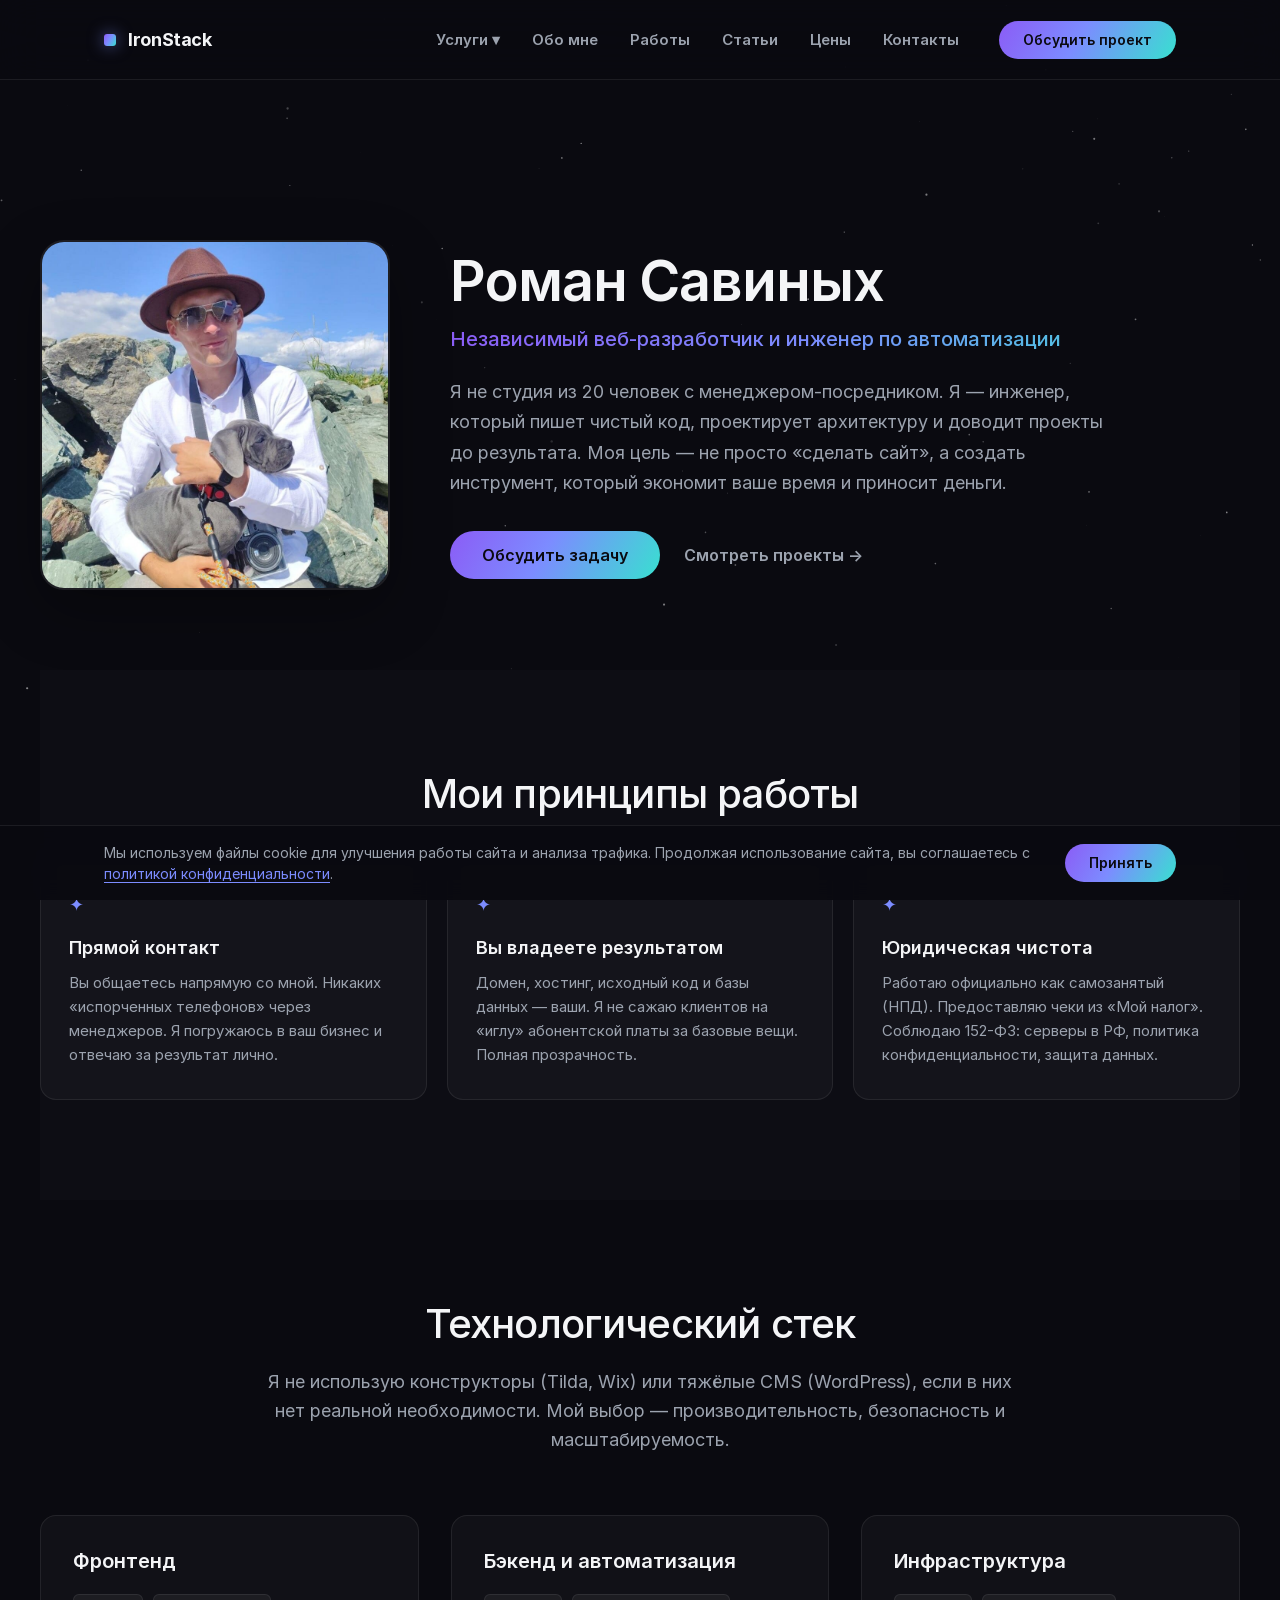
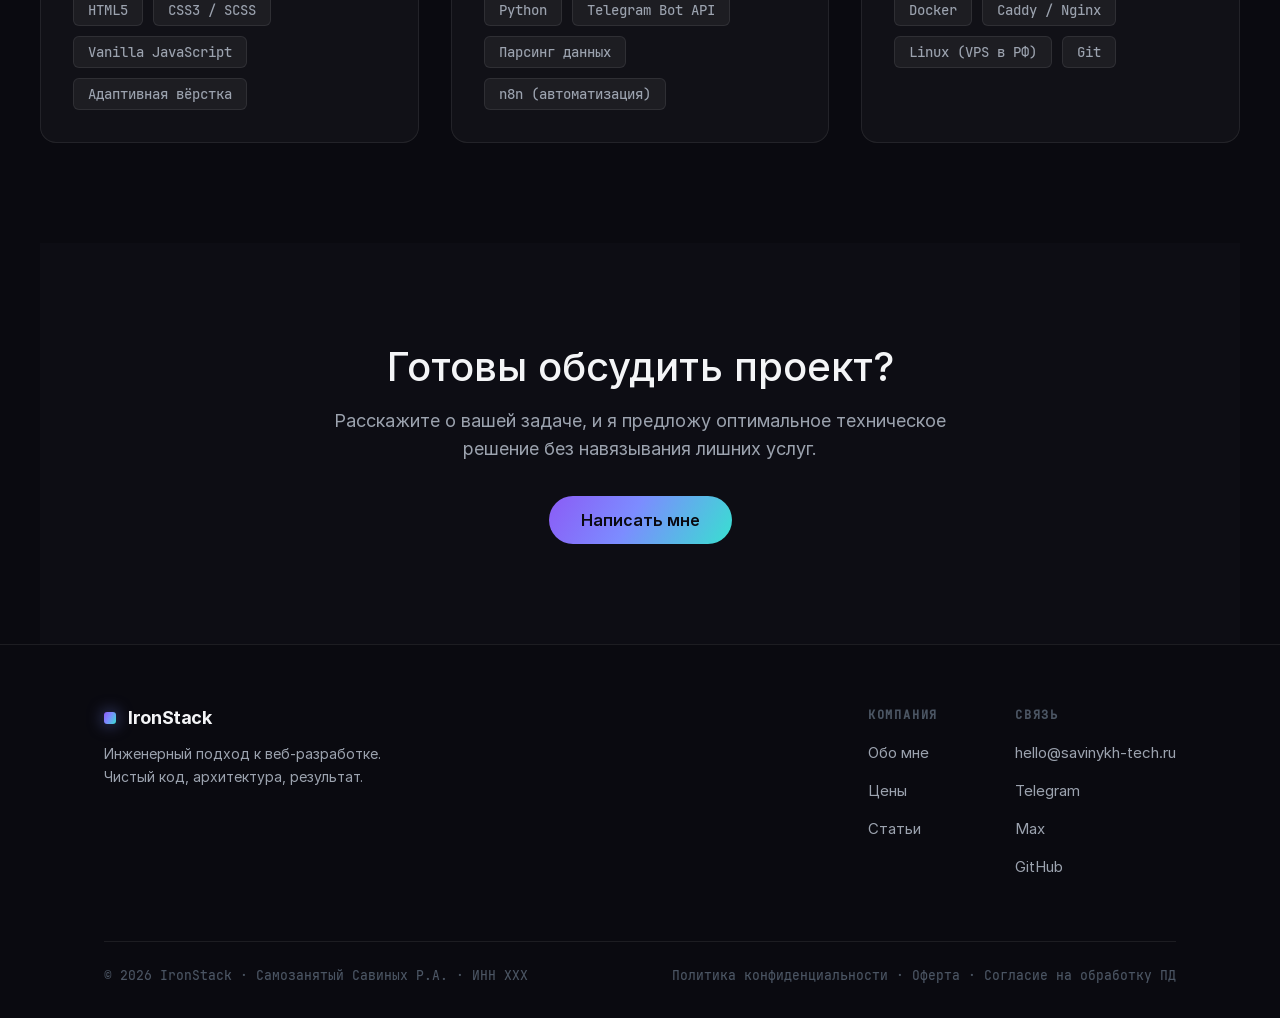
==== about.html @ 238d2b64 "сделали страницу цены" ====
<!doctype html>
<html lang="ru">
  <head>
    <meta charset="UTF-8" />
    <meta name="viewport" content="width=device-width, initial-scale=1" />
    <title>Обо мне — Роман Савиных | Независимый веб-разработчик</title>
    <meta
      name="description"
      content="Роман Савиных — независимый веб-разработчик с Сахалина. Создаю сайты на чистом коде и автоматизирую бизнес-процессы. Без конструкторов и посредников."
    />
    <meta name="theme-color" content="#0A0A10" />

    <!-- Open Graph -->
    <meta property="og:type" content="profile" />
    <meta property="og:url" content="https://savinykh-tech.ru/about.html" />
    <meta
      property="og:title"
      content="Роман Савиных — Независимый веб-разработчик"
    />
    <meta
      property="og:description"
      content="Инженерный подход к веб-разработке. Чистый код, архитектура, результат."
    />
    <meta property="og:image" content="https://savinykh-tech.ru/og.jpg" />
    <meta property="og:site_name" content="IronStack" />

    <!-- Schema.org: Person -->
    <script type="application/ld+json">
      {
        "@context": "https://schema.org",
        "@type": "Person",
        "name": "Савиных Роман Александрович",
        "jobTitle": "Независимый веб-разработчик",
        "url": "https://savinykh-tech.ru",
        "telephone": "+79147436868",
        "email": "hello@savinykh-tech.ru",
        "address": {
          "@type": "PostalAddress",
          "addressLocality": "Южно-Сахалинск",
          "addressCountry": "RU"
        },
        "knowsAbout": [
          "Web Development",
          "Automation",
          "Python",
          "JavaScript",
          "Docker"
        ]
      }
    </script>

    <link rel="icon" type="image/svg+xml" href="favicon.svg" />
    <link rel="stylesheet" href="css/variables.css" />
    <link rel="stylesheet" href="css/reset.css" />
    <link rel="stylesheet" href="css/base.css" />
    <link rel="stylesheet" href="css/header.css" />
    <link rel="stylesheet" href="css/footer.css" />
    <link rel="stylesheet" href="css/cosmos.css" />
    <link rel="stylesheet" href="css/home.css" />
    <!-- Общие компоненты -->
    <link rel="stylesheet" href="css/about.css" />

    <!-- Уникальные стили страницы -->
  </head>
  <body>
    <canvas id="cosmos-canvas" aria-hidden="true"></canvas>

    <header class="header">
      <div class="container header__inner">
        <a href="/" class="header__logo">
          <span class="header__logo-icon"></span>
          IronStack
        </a>
        <nav class="header__nav">
          <ul class="header__list">
            <li class="header__dropdown">
              <a href="#" class="header__link">Услуги ▾</a>
              <ul class="header__dropdown-menu">
                <li>
                  <a href="web-dev.html" class="header__dropdown-link"
                    >Сайты под ключ</a
                  >
                </li>
                <li>
                  <a href="automation.html" class="header__dropdown-link"
                    >Автоматизация бизнеса</a
                  >
                </li>
              </ul>
            </li>
            <li>
              <a href="about.html" class="header__link header__link--active"
                >Обо мне</a
              >
            </li>
            <li><a href="/#works" class="header__link">Работы</a></li>
            <li><a href="journal.html" class="header__link">Статьи</a></li>
            <li><a href="pricing.html" class="header__link">Цены</a></li>
            <li><a href="/#contact" class="header__link">Контакты</a></li>
          </ul>
          <a href="/#contact" class="header__cta">Обсудить проект</a>
        </nav>
      </div>
    </header>

    <main class="about-page">
      <!-- Hero About -->
      <section class="container about-hero">
        <div class="about-hero__grid">
          <div class="about-hero__photo">
            <img src="images/about.jpg" alt="Роман Савиных — веб-разработчик" />
          </div>
          <div class="about-hero__content">
            <h1>Роман Савиных</h1>
            <p class="about-hero__role">
              Независимый веб-разработчик и инженер по автоматизации
            </p>
            <p class="about-hero__text">
              Я не студия из 20 человек с менеджером-посредником. Я — инженер,
              который пишет чистый код, проектирует архитектуру и доводит
              проекты до результата. Моя цель — не просто «сделать сайт», а
              создать инструмент, который экономит ваше время и приносит деньги.
            </p>
            <div class="about-hero__actions">
              <a href="/#contact" class="hero__cta">Обсудить задачу</a>
              <a href="/#works" class="about-hero__link">Смотреть проекты →</a>
            </div>
          </div>
        </div>
      </section>

      <!-- Principles -->
      <section class="container about-section section--alt">
        <h2 class="about-section__title">Мои принципы работы</h2>
        <div class="focus-grid about-principles">
          <article class="focus-card">
            <span class="focus-card__icon">✦</span>
            <h3>Прямой контакт</h3>
            <p>
              Вы общаетесь напрямую со мной. Никаких «испорченных телефонов»
              через менеджеров. Я погружаюсь в ваш бизнес и отвечаю за результат
              лично.
            </p>
          </article>
          <article class="focus-card">
            <span class="focus-card__icon">✦</span>
            <h3>Вы владеете результатом</h3>
            <p>
              Домен, хостинг, исходный код и базы данных — ваши. Я не сажаю
              клиентов на «иглу» абонентской платы за базовые вещи. Полная
              прозрачность.
            </p>
          </article>
          <article class="focus-card">
            <span class="focus-card__icon">✦</span>
            <h3>Юридическая чистота</h3>
            <p>
              Работаю официально как самозанятый (НПД). Предоставляю чеки из
              «Мой налог». Соблюдаю 152-ФЗ: серверы в РФ, политика
              конфиденциальности, защита данных.
            </p>
          </article>
        </div>
      </section>

      <!-- Stack -->
      <section class="container about-section">
        <h2 class="about-section__title">Технологический стек</h2>
        <p class="about-section__subtitle">
          Я не использую конструкторы (Tilda, Wix) или тяжёлые CMS (WordPress),
          если в них нет реальной необходимости. Мой выбор — производительность,
          безопасность и масштабируемость.
        </p>
        <div class="stack-grid">
          <div class="stack-category">
            <h3>Фронтенд</h3>
            <div class="stack-tags">
              <span>HTML5</span><span>CSS3 / SCSS</span
              ><span>Vanilla JavaScript</span><span>Адаптивная вёрстка</span>
            </div>
          </div>
          <div class="stack-category">
            <h3>Бэкенд и автоматизация</h3>
            <div class="stack-tags">
              <span>Python</span><span>Telegram Bot API</span
              ><span>Парсинг данных</span><span>n8n (автоматизация)</span>
            </div>
          </div>
          <div class="stack-category">
            <h3>Инфраструктура</h3>
            <div class="stack-tags">
              <span>Docker</span><span>Caddy / Nginx</span
              ><span>Linux (VPS в РФ)</span><span>Git</span>
            </div>
          </div>
        </div>
      </section>

      <!-- CTA -->
      <section class="container about-cta section--alt">
        <h2>Готовы обсудить проект?</h2>
        <p>
          Расскажите о вашей задаче, и я предложу оптимальное техническое
          решение без навязывания лишних услуг.
        </p>
        <a href="/#contact" class="hero__cta">Написать мне</a>
      </section>
    </main>

    <footer class="footer">
      <div class="container">
        <div class="footer__grid">
          <div class="footer__brand">
            <div class="header__logo">
              <span class="header__logo-icon"></span>
              IronStack
            </div>
            <p>
              Инженерный подход к веб-разработке. Чистый код, архитектура,
              результат.
            </p>
          </div>
          <div class="footer__cols">
            <div class="footer__col">
              <h4>Компания</h4>
              <a href="about.html">Обо мне</a>
              <a href="pricing.html">Цены</a>
              <a href="journal.html">Статьи</a>
            </div>
            <div class="footer__col">
              <h4>Связь</h4>
              <a href="mailto:hello@savinykh-tech.ru">hello@savinykh-tech.ru</a>
              <a href="https://t.me/your_telegram_username" target="_blank"
                >Telegram</a
              >
              <a href="https://web.max.ru/your_max_username" target="_blank"
                >Max</a
              >
              <a href="https://github.com/your_github" target="_blank"
                >GitHub</a
              >
            </div>
          </div>
        </div>
        <div class="footer__bottom">
          <span>© 2026 IronStack · Самозанятый Савиных Р.А. · ИНН XXX</span>
          <span>
            <a href="privacy-policy.html">Политика конфиденциальности</a> ·
            <a href="oferta.html">Оферта</a> ·
            <a href="pd-consent.html">Согласие на обработку ПД</a>
          </span>
        </div>
      </div>
    </footer>

    <script src="js/cosmos.js" defer></script>
    <script src="js/cookie-banner.js" defer></script>
    <script src="js/main.js" defer></script>
  </body>
</html>
---- css/variables.css ----
:root {
    /* Шрифты */
    --font-sans: 'Inter', -apple-system, BlinkMacSystemFont, 'Segoe UI', sans-serif;
    --font-mono: 'JetBrains Mono', ui-monospace, SFMono-Regular, monospace;

    /* Цвета: глубокий графитовый/синий (премиум минимализм) */
    --bg-base: #0A0A10;
    --bg-card: rgba(255, 255, 255, 0.03);
    --bg-card-hover: rgba(255, 255, 255, 0.06);

    --text-primary: #F4F5F7;
    --text-secondary: #9CA3AF;
    --text-dim: #4B5563;

    --border-color: rgba(255, 255, 255, 0.08);

    /* Акценты */
    --accent-1: #8B5CF6;
    --accent-2: #7C8CFF;
    --accent-3: #38E0D0;
    --gradient-main: linear-gradient(120deg, var(--accent-1) 0%, var(--accent-2) 45%, var(--accent-3) 100%);

    /* Размеры */
    --container-width: 1200px;
    --header-height: 80px;
    --radius-sm: 8px;
    --radius-md: 16px;
    --radius-lg: 24px;


    /* ... существующие переменные ... */
    --bg-section-alt: #0D0D14;
    /* Чуть светлее основного фона */

}
---- css/base.css ----
@font-face {
    font-family: 'Inter';
    font-style: normal;
    font-weight: 400;
    font-display: swap;
    src: url('../fonts/Inter-Regular.woff2') format('woff2');
}

@font-face {
    font-family: 'Inter';
    font-style: normal;
    font-weight: 500;
    font-display: swap;
    src: url('../fonts/Inter-Medium.woff2') format('woff2');
}

@font-face {
    font-family: 'Inter';
    font-style: normal;
    font-weight: 600;
    font-display: swap;
    src: url('../fonts/Inter-SemiBold.woff2') format('woff2');
}

@font-face {
    font-family: 'Inter';
    font-style: normal;
    font-weight: 700;
    font-display: swap;
    src: url('../fonts/Inter-Bold.woff2') format('woff2');
}

@font-face {
    font-family: 'JetBrains Mono';
    font-style: normal;
    font-weight: 400;
    font-display: swap;
    src: url('../fonts/JetBrainsMono-Regular.woff2') format('woff2');
}

@font-face {
    font-family: 'JetBrains Mono';
    font-style: normal;
    font-weight: 500;
    font-display: swap;
    src: url('../fonts/JetBrainsMono-Medium.woff2') format('woff2');
}

/* Убираем импорт Google Fonts */
/* @import url('https://fonts.googleapis.com/css2?family=Inter...'); */

body {
    background-color: var(--bg-base);
    color: var(--text-primary);
    font-family: var(--font-sans);
    font-size: 16px;
    line-height: 1.6;
    overflow-x: hidden;
    position: relative;
}
    

.container {
    max-width: var(--container-width);
    margin: 0 auto;
    padding: 0 clamp(24px, 5vw, 64px);
    position: relative;
    z-index: 10;
}

.grad-text {
    background: var(--gradient-main);
    -webkit-background-clip: text;
    background-clip: text;
    color: transparent;
}

@media (prefers-reduced-motion: reduce) {
    html {
        scroll-behavior: auto;
    }

    * {
        animation-duration: 0.001ms !important;
        animation-iteration-count: 1 !important;
        transition-duration: 0.001ms !important;
    }
}

::selection {
    background: var(--accent-2);
    color: var(--bg-base);
}
---- css/header.css ----
.header {
    position: fixed;
    top: 0;
    left: 0;
    right: 0;
    height: var(--header-height);
    z-index: 100;
    background: rgba(10, 10, 16, 0.75);
    backdrop-filter: blur(20px);
    -webkit-backdrop-filter: blur(20px);
    border-bottom: 1px solid var(--border-color);
}

.header__inner {
    display: flex;
    justify-content: space-between;
    align-items: center;
    height: 100%;
}

.header__logo {
    display: flex;
    align-items: center;
    gap: 12px;
    font: 700 18px/1 var(--font-sans);
    letter-spacing: -0.02em;
    color: var(--text-primary);
}

.header__logo-icon {
    width: 12px;
    height: 12px;
    border-radius: 3px;
    background: var(--gradient-main);
    box-shadow: 0 0 16px rgba(124, 140, 255, 0.6);
}

.header__nav {
    display: flex;
    align-items: center;
    gap: 40px;
}

.header__list {
    display: flex;
    gap: 32px;
}

.header__link {
    position: relative;
    color: var(--text-secondary);
    font: 600 15px/1 var(--font-sans);
    padding: 8px 0;
    transition: color 0.3s ease;
}

.header__link::after {
    content: '';
    position: absolute;
    bottom: 0;
    left: 0;
    width: 0;
    height: 2px;
    background: var(--gradient-main);
    transition: width 0.3s cubic-bezier(0.4, 0, 0.2, 1);
}

.header__link:hover {
    color: var(--text-primary);
}

.header__link:hover::after {
    width: 100%;
}

/* Выпадающее меню */
.header__dropdown {
    position: relative;
}

.header__dropdown-menu {
    position: absolute;
    top: 100%;
    left: 0;
    transform: translateY(10px);
    background: var(--bg-base);
    border: 1px solid var(--border-color);
    border-radius: var(--radius-sm);
    padding: 8px;
    min-width: 240px;
    opacity: 0;
    visibility: hidden;
    transition: all 0.25s cubic-bezier(0.4, 0, 0.2, 1);
    box-shadow: 0 20px 40px rgba(0, 0, 0, 0.5);
}

.header__dropdown:hover .header__dropdown-menu {
    opacity: 1;
    visibility: visible;
    transform: translateY(0);
}

.header__dropdown-link {
    display: block;
    padding: 12px 16px;
    color: var(--text-secondary);
    font-size: 14px;
    border-radius: 6px;
    transition: all 0.2s;
}

.header__dropdown-link:hover {
    background: var(--bg-card-hover);
    color: var(--text-primary);
}

.header__cta {
    font: 600 14px/1 var(--font-sans);
    color: var(--bg-base);
    background: var(--gradient-main);
    padding: 12px 24px;
    border-radius: 999px;
    transition: transform 0.2s, box-shadow 0.2s;
}

.header__cta:hover {
    transform: translateY(-2px);
    box-shadow: 0 10px 30px rgba(124, 140, 255, 0.35);
}

@media (max-width: 980px) {
    .header__nav {
        display: none;
    }

    /* Бургер добавим позже */
}
---- css/footer.css ----
.footer {
    border-top: 1px solid var(--border-color);
    padding: 64px 0 32px;
    margin-top: auto;
}

.footer__grid {
    display: flex;
    justify-content: space-between;
    gap: 40px;
    flex-wrap: wrap;
    align-items: flex-start;
}

.footer__brand p {
    color: var(--text-secondary);
    font-size: 14px;
    margin-top: 16px;
    max-width: 320px;
    line-height: 1.6;
}

.footer__cols {
    display: flex;
    gap: clamp(40px, 6vw, 80px);
    flex-wrap: wrap;
}

.footer__col h4 {
    font: 600 12px/1 var(--font-mono);
    letter-spacing: 0.15em;
    text-transform: uppercase;
    color: var(--text-dim);
    margin-bottom: 20px;
}

.footer__col a {
    display: block;
    color: var(--text-secondary);
    font-size: 15px;
    margin-bottom: 14px;
    transition: color 0.2s;
}

.footer__col a:hover {
    color: var(--text-primary);
}

.footer__bottom {
    display: flex;
    justify-content: space-between;
    gap: 16px;
    flex-wrap: wrap;
    margin-top: 48px;
    padding-top: 24px;
    border-top: 1px solid var(--border-color);
    font: 500 13px/1.5 var(--font-mono);
    color: var(--text-dim);
}

.footer__bottom b {
    color: var(--text-secondary);
}
---- css/cosmos.css ----
/* ===== CANVAS BACKGROUND ===== */
#cosmos-canvas {
    position: fixed;
    top: 0;
    left: 0;
    width: 100%;
    height: 100vh;
    z-index: -1;
    pointer-events: none;
}
---- css/home.css ----
/* Модификатор для чередования секций */
.section--alt {
    background: var(--bg-section-alt);
}

/* ===== ОБЩИЙ СТИЛЬ КАРТОЧЕК (focus-card) ===== */
.focus-card {
    background: var(--bg-card);
    border: 1px solid var(--border-color);
    border-radius: var(--radius-md);
    padding: 32px 28px;
    transition: all 0.3s ease;
    position: relative;
    overflow: hidden;
    display: flex;
    flex-direction: column;
}

.focus-card::after {
    content: '';
    position: absolute;
    bottom: 0;
    left: 0;
    width: 0;
    height: 3px;
    background: var(--gradient-main);
    transition: width 0.4s cubic-bezier(0.4, 0, 0.2, 1);
}

.focus-card:hover {
    background: var(--bg-card-hover);
    border-color: rgba(255, 255, 255, 0.15);
    transform: translateY(-4px);
    box-shadow: 0 12px 32px rgba(0, 0, 0, 0.4);
}

.focus-card:hover::after {
    width: 100%;
}

.focus-card__icon {
    font-size: 18px;
    color: var(--accent-2);
    margin-bottom: 16px;
    display: block;
}

.focus-card h3 {
    font: 600 18px / 1.3 var(--font-sans);
    color: var(--text-primary);
    margin-bottom: 12px;
}

.focus-card p {
    font: 400 15px / 1.6 var(--font-sans);
    color: var(--text-secondary);
    margin: 0;
    flex-grow: 1;
}

/* ===== HERO SECTION ===== */
.hero {
    padding-top: 120px;
    padding-bottom: 80px;
    min-height: 85vh;
    /* Убрали grid отсюда, он теперь внутри .container */
}

/* Добавляем grid именно для внутреннего контейнера Hero */
.hero>.container {
    display: grid;
    grid-template-columns: 1.2fr 1fr;
    gap: 80px;
    align-items: center;
}

.hero__content {
    display: flex;
    flex-direction: column;
    justify-content: center;
}

.hero__title {
    font: 500 clamp(32px, 5vw, 56px) / 1.1 var(--font-sans);
    letter-spacing: -0.02em;
    margin-bottom: 24px;
    max-width: 14ch;
}

.hero__subtitle {
    font: 400 clamp(16px, 2vw, 20px) / 1.7 var(--font-sans);
    color: var(--text-secondary);
    max-width: 50ch;
    margin-bottom: 48px;
}

.hero__cta {
    font: 600 16px / 1 var(--font-sans);
    padding: 16px 32px;
    border-radius: 999px;
    color: var(--bg-base);
    background: var(--gradient-main);
    transition: all 0.3s ease;
    display: inline-block;
    width: fit-content;
}

.hero__cta:hover {
    transform: translateY(-3px);
    box-shadow: 0 12px 32px rgba(124, 140, 255, 0.35);
}

/* Hero Right - Focus Grid */
.hero__visual {
    justify-self: end;
}

.focus-grid {
    display: grid;
    grid-template-columns: 1fr;
    gap: 20px;
}

/* ===== PROCESS SECTION ===== */
.process {
    padding: 80px 0 120px;
}

.process__grid {
    display: grid;
    grid-template-columns: 1fr 1.2fr;
    gap: 80px;
    align-items: center;
}

.process__title {
    font: 500 clamp(32px, 4vw, 48px) / 1.2 var(--font-sans);
    letter-spacing: -0.02em;
    margin-bottom: 24px;
}

.process__subtitle {
    font: 400 18px / 1.6 var(--font-sans);
    color: var(--text-secondary);
    margin-bottom: 40px;
    max-width: 45ch;
}

.process__cta {
    font: 600 16px / 1 var(--font-sans);
    padding: 16px 32px;
    border-radius: 999px;
    color: var(--bg-base);
    background: var(--gradient-main);
    transition: all 0.3s ease;
    display: inline-block;
    width: fit-content;
}

.process__cta:hover {
    transform: translateY(-2px);
    box-shadow: 0 10px 28px rgba(124, 140, 255, 0.35);
}

.process-grid {
    display: grid;
    grid-template-columns: repeat(2, 1fr);
    gap: 20px;
}

/* ===== SERVICES SECTION ===== */
.services {
    padding: 120px 0;
    background: var(--bg-section-alt);
    /* Чередование фона */
    width: 100%;
}

.services .container {
    max-width: var(--container-width);
    margin: 0 auto;
    padding: 0 clamp(24px, 5vw, 64px);
}

.services__title {
    font: 500 clamp(32px, 4vw, 48px) / 1.2 var(--font-sans);
    letter-spacing: -0.02em;
    margin-bottom: 64px;
    max-width: 12ch;
}

.services__grid {
    display: grid;
    grid-template-columns: repeat(3, 1fr);
    gap: 32px;
}

.service-card {
    background: var(--bg-card);
    border: 1px solid var(--border-color);
    border-radius: var(--radius-md);
    padding: 40px 32px;
    transition: all 0.3s ease;
    display: flex;
    flex-direction: column;
    position: relative;
    overflow: hidden;
}

.service-card::after {
    content: '';
    position: absolute;
    bottom: 0;
    left: 0;
    width: 0;
    height: 3px;
    background: var(--gradient-main);
    transition: width 0.4s cubic-bezier(0.4, 0, 0.2, 1);
}

.service-card:hover {
    background: var(--bg-card-hover);
    border-color: rgba(255, 255, 255, 0.15);
    transform: translateY(-6px);
    box-shadow: 0 16px 40px rgba(0, 0, 0, 0.4);
}

.service-card:hover::after {
    width: 100%;
}

.service-card__title {
    font: 600 24px / 1.3 var(--font-sans);
    margin-bottom: 16px;
    color: var(--text-primary);
}

.service-card__desc {
    font: 400 16px / 1.6 var(--font-sans);
    color: var(--text-secondary);
    margin-bottom: 32px;
    flex-grow: 1;
}

.service-card__link {
    font: 600 15px / 1 var(--font-sans);
    color: var(--accent-2);
    transition: color 0.2s;
    display: inline-flex;
    align-items: center;
    gap: 8px;
}

.service-card__link:hover {
    color: var(--accent-1);
}

/* ===== RESPONSIVE ===== */
@media (max-width: 1100px) {

    .hero,
    .process__grid {
        grid-template-columns: 1fr;
        gap: 48px;
    }

    .hero {
        padding-top: 100px;
    }

    .hero>.container {
        grid-template-columns: 1fr;
        gap: 48px;
    }

    .hero__visual {
        justify-self: center;
        width: 100%;
        max-width: 500px;
    }

    .process-grid {
        grid-template-columns: 1fr;
    }

    .services__grid {
        grid-template-columns: repeat(2, 1fr);
    }
}

@media (max-width: 768px) {

    .focus-card,
    .service-card {
        padding: 28px 24px;
    }

    .services__grid {
        grid-template-columns: 1fr;
    }
}


/* ===== PRICING SECTION ===== */
.pricing {
    padding: 120px 0;
}

.pricing__title {
    font: 500 clamp(32px, 4vw, 48px) / 1.2 var(--font-sans);
    letter-spacing: -0.02em;
    margin-bottom: 16px;
    max-width: 12ch;
}

.pricing__subtitle {
    font: 400 18px / 1.6 var(--font-sans);
    color: var(--text-secondary);
    margin-bottom: 64px;
    max-width: 50ch;
}

.pricing__grid {
    display: grid;
    grid-template-columns: repeat(3, 1fr);
    gap: 32px;
    align-items: stretch;
}

/* Наследуем стили от focus-card для единообразия */
.pricing-card {
    background: var(--bg-card);
    border: 1px solid var(--border-color);
    border-radius: var(--radius-md);
    padding: 40px 32px;
    transition: all 0.3s ease;
    position: relative;
    overflow: hidden;
    display: flex;
    flex-direction: column;
}

.pricing-card::after {
    content: '';
    position: absolute;
    bottom: 0;
    left: 0;
    width: 0;
    height: 3px;
    background: var(--gradient-main);
    transition: width 0.4s cubic-bezier(0.4, 0, 0.2, 1);
}

.pricing-card:hover {
    background: var(--bg-card-hover);
    border-color: rgba(255, 255, 255, 0.15);
    transform: translateY(-6px);
    box-shadow: 0 16px 40px rgba(0, 0, 0, 0.4);
}

.pricing-card:hover::after {
    width: 100%;
}

/* Акцент на популярной карточке */
.pricing-card--featured {
    border-color: rgba(124, 140, 255, 0.3);
    background: rgba(124, 140, 255, 0.05);
}

.pricing-card__badge {
    position: absolute;
    top: 16px;
    right: 16px;
    font: 600 12px / 1 var(--font-sans);
    color: var(--bg-base);
    background: var(--gradient-main);
    padding: 6px 12px;
    border-radius: 999px;
    text-transform: uppercase;
    letter-spacing: 0.05em;
}

.pricing-card__title {
    font: 600 22px / 1.3 var(--font-sans);
    color: var(--text-primary);
    margin-bottom: 16px;
}

.pricing-card__price {
    font: 700 32px / 1 var(--font-sans);
    background: var(--gradient-main);
    -webkit-background-clip: text;
    background-clip: text;
    color: transparent;
    margin-bottom: 8px;
}

.pricing-card__time {
    font: 400 14px / 1.5 var(--font-sans);
    color: var(--text-dim);
    margin-bottom: 32px;
    padding-bottom: 24px;
    border-bottom: 1px solid var(--border-color);
}

.pricing-card__list {
    list-style: none;
    display: flex;
    flex-direction: column;
    gap: 16px;
    margin-bottom: 40px;
    flex-grow: 1;
}

.pricing-card__list li {
    font: 400 15px / 1.5 var(--font-sans);
    color: var(--text-secondary);
    padding-left: 24px;
    position: relative;
}

.pricing-card__list li::before {
    content: '✓';
    position: absolute;
    left: 0;
    color: var(--accent-3);
    font-weight: 700;
}

.pricing-card__cta {
    font: 600 15px / 1 var(--font-sans);
    text-align: center;
    padding: 16px;
    border-radius: 999px;
    color: var(--bg-base);
    background: var(--text-primary);
    transition: all 0.3s ease;
    display: block;
}

.pricing-card__cta:hover {
    background: var(--gradient-main);
    transform: translateY(-2px);
    box-shadow: 0 8px 24px rgba(124, 140, 255, 0.3);
}

.pricing__footer {
    text-align: center;
    margin-top: 64px;
}

.pricing__footer p {
    font: 400 16px / 1.6 var(--font-sans);
    color: var(--text-secondary);
    margin-bottom: 16px;
}

.pricing__link {
    font: 600 16px / 1 var(--font-sans);
    color: var(--accent-2);
    text-decoration: underline;
    text-underline-offset: 4px;
    transition: color 0.2s;
}

.pricing__link:hover {
    color: var(--accent-1);
}

/* Адаптив для цен */
@media (max-width: 1100px) {
    .pricing__grid {
        grid-template-columns: 1fr;
        max-width: 500px;
        margin: 0 auto;
    }
}

/* ===== WORKS SECTION ===== */
.works {
    padding: 120px 0;
}

.works__title {
    font: 500 clamp(32px, 4vw, 48px) / 1.2 var(--font-sans);
    letter-spacing: -0.02em;
    margin-bottom: 16px;
    max-width: 12ch;
}

.works__subtitle {
    font: 400 18px / 1.6 var(--font-sans);
    color: var(--text-secondary);
    margin-bottom: 64px;
    max-width: 50ch;
}

.works__grid {
    display: grid;
    grid-template-columns: repeat(2, 1fr);
    gap: 32px;
}

/* Work Card - наследуем стиль focus-card */
.work-card {
    background: var(--bg-card);
    border: 1px solid var(--border-color);
    border-radius: var(--radius-md);
    padding: 40px 32px;
    transition: all 0.3s ease;
    position: relative;
    overflow: hidden;
    display: flex;
    flex-direction: column;
}

.work-card::after {
    content: '';
    position: absolute;
    bottom: 0;
    left: 0;
    width: 0;
    height: 3px;
    background: var(--gradient-main);
    transition: width 0.4s cubic-bezier(0.4, 0, 0.2, 1);
}

.work-card:hover {
    background: var(--bg-card-hover);
    border-color: rgba(255, 255, 255, 0.15);
    transform: translateY(-6px);
    box-shadow: 0 16px 40px rgba(0, 0, 0, 0.4);
}

.work-card:hover::after {
    width: 100%;
}

.work-card__header {
    display: flex;
    justify-content: space-between;
    align-items: flex-start;
    margin-bottom: 12px;
}

.work-card__title {
    font: 600 24px / 1.3 var(--font-sans);
    color: var(--text-primary);
}

.work-card__status {
    font: 600 12px / 1 var(--font-sans);
    padding: 6px 12px;
    border-radius: 999px;
    text-transform: uppercase;
    letter-spacing: 0.05em;
}

.work-card__status--done {
    background: rgba(56, 224, 208, 0.15);
    color: var(--accent-3);
}

.work-card__status--progress {
    background: rgba(139, 92, 246, 0.15);
    color: var(--accent-1);
}

.work-card__category {
    font: 400 14px / 1.5 var(--font-sans);
    color: var(--text-dim);
    margin-bottom: 20px;
}

.work-card__desc {
    font: 400 16px / 1.6 var(--font-sans);
    color: var(--text-secondary);
    margin-bottom: 28px;
    flex-grow: 1;
}

.work-card__features {
    display: flex;
    flex-direction: column;
    gap: 12px;
    margin-bottom: 28px;
}

.work-card__feature {
    display: flex;
    align-items: center;
    gap: 12px;
    font: 400 14px / 1.5 var(--font-sans);
    color: var(--text-secondary);
}

.work-card__feature-icon {
    font-size: 16px;
    flex-shrink: 0;
}

.work-card__stack {
    display: flex;
    flex-wrap: wrap;
    gap: 8px;
    margin-bottom: 28px;
    padding-bottom: 28px;
    border-bottom: 1px solid var(--border-color);
}

.work-card__stack span {
    font: 500 12px / 1 var(--font-mono);
    color: var(--text-dim);
    background: rgba(255, 255, 255, 0.05);
    padding: 6px 12px;
    border-radius: 6px;
    border: 1px solid var(--border-color);
}

.work-card__link {
    font: 600 15px / 1 var(--font-sans);
    color: var(--accent-2);
    transition: color 0.2s;
    display: inline-flex;
    align-items: center;
    gap: 8px;
}

.work-card__link:hover {
    color: var(--accent-1);
}

/* Добавь это внутрь блока .work-card (или сразу после .work-card__header) */

.work-card__preview {
    width: 100%;
    aspect-ratio: 16 / 9;
    background: rgba(0, 0, 0, 0.3);
    border-radius: var(--radius-sm);
    margin-bottom: 24px;
    overflow: hidden;
    position: relative;
    border: 1px solid var(--border-color);
}

.work-card__preview img {
    width: 100%;
    height: 100%;
    object-fit: cover;
    transition: transform 0.5s ease;
}

.work-card:hover .work-card__preview img {
    transform: scale(1.03);
    /* Легкий зум картинки при наведении на карточку */
}

/* Заглушка, пока нет реальных скриншотов */
.work-card__placeholder {
    width: 100%;
    height: 100%;
    display: flex;
    align-items: center;
    justify-content: center;
    font: 500 16px / 1 var(--font-mono);
    color: var(--text-dim);
    background: linear-gradient(135deg, rgba(255, 255, 255, 0.02) 0%, rgba(255, 255, 255, 0.05) 100%);
}

/* Адаптив для работ */
@media (max-width: 1100px) {
    .works__grid {
        grid-template-columns: 1fr;
        max-width: 600px;
        margin: 0 auto;
    }
}

@media (max-width: 768px) {
    .work-card {
        padding: 32px 24px;
    }
}


/* ===== CONTACT SECTION ===== */
.contact {
    padding: 120px 0;
}

.contact__header {
    text-align: center;
    max-width: 600px;
    margin: 0 auto 60px;
}

.contact__title {
    font: 500 clamp(32px, 4vw, 48px) / 1.2 var(--font-sans);
    letter-spacing: -0.02em;
    margin-bottom: 16px;
}

.contact__subtitle {
    font: 400 18px / 1.6 var(--font-sans);
    color: var(--text-secondary);
}

.contact__grid {
    display: grid;
    grid-template-columns: 1fr 1.2fr;
    gap: 60px;
    align-items: start;
}

/* Messengers (Left) */
.contact__messengers {
    display: flex;
    flex-direction: column;
    gap: 16px;
}

.contact-btn {
    display: flex;
    align-items: center;
    gap: 16px;
    padding: 20px 24px;
    border-radius: var(--radius-md);
    border: 1px solid var(--border-color);
    background: var(--bg-card);
    text-decoration: none;
    transition: all 0.3s ease;
    text-align: left;
}

.contact-btn:hover {
    transform: translateY(-3px);
    border-color: rgba(255, 255, 255, 0.2);
    box-shadow: 0 12px 32px rgba(0, 0, 0, 0.3);
}

.contact-btn__icon {
    font-size: 24px;
    flex-shrink: 0;
}

.contact-btn__text {
    display: flex;
    flex-direction: column;
}

.contact-btn__text strong {
    font: 600 16px / 1.2 var(--font-sans);
    color: var(--text-primary);
    margin-bottom: 4px;
}

.contact-btn__text span {
    font: 400 13px / 1.4 var(--font-sans);
    color: var(--text-dim);
}

.contact-btn--tg:hover {
    background: rgba(36, 161, 222, 0.1);
    border-color: rgba(36, 161, 222, 0.3);
}

.contact-btn--max:hover {
    background: rgba(124, 140, 255, 0.1);
    border-color: rgba(124, 140, 255, 0.3);
}

.contact-btn--email:hover {
    background: rgba(255, 255, 255, 0.08);
}

/* ===== CONTACT FORM ===== */
.contact__form {
    background: var(--bg-card);
    border: 1px solid var(--border-color);
    border-radius: var(--radius-lg);
    padding: 40px;
}

.form-group {
    margin-bottom: 24px;
}

.form-group label {
    display: block;
    font: 500 14px / 1.4 var(--font-sans);
    color: var(--text-secondary);
    margin-bottom: 8px;
}

.form-group label::after {
    content: '';
    display: inline;
}

.form-group input,
.form-group textarea {
    width: 100%;
    background: rgba(255, 255, 255, 0.03);
    border: 1px solid var(--border-color);
    border-radius: var(--radius-sm);
    padding: 14px 16px;
    font: 400 15px / 1.5 var(--font-sans);
    color: var(--text-primary);
    transition: all 0.2s ease;
    outline: none;
    font-family: var(--font-sans);
}

.form-group input::placeholder,
.form-group textarea::placeholder {
    color: var(--text-dim);
}

.form-group input:focus,
.form-group textarea:focus {
    border-color: var(--accent-2);
    background: rgba(255, 255, 255, 0.05);
    box-shadow: 0 0 0 3px rgba(124, 140, 255, 0.1);
}

.form-group textarea {
    resize: vertical;
    min-height: 120px;
    font-family: var(--font-sans);
}

/* Checkbox styles */
.form-group--checkbox {
    margin-bottom: 24px;
}

.checkbox-label {
    display: flex;
    align-items: flex-start;
    gap: 12px;
    cursor: pointer;
    user-select: none;
}

.checkbox-label input[type="checkbox"] {
    width: 18px;
    height: 18px;
    margin-top: 2px;
    accent-color: var(--accent-2);
    cursor: pointer;
    flex-shrink: 0;
}

.checkbox-text {
    font: 400 13px / 1.5 var(--font-sans);
    color: var(--text-secondary);
}

.checkbox-text a {
    color: var(--accent-2);
    text-decoration: underline;
    text-underline-offset: 3px;
    transition: color 0.2s;
}

.checkbox-text a:hover {
    color: var(--accent-1);
}

/* Submit button */
.form__submit {
    width: 100%;
    font: 600 16px / 1 var(--font-sans);
    padding: 16px;
    border-radius: 999px;
    color: var(--bg-base);
    background: var(--gradient-main);
    border: none;
    cursor: pointer;
    transition: all 0.3s ease;
    margin-bottom: 16px;
    font-family: var(--font-sans);
}

.form__submit:hover {
    transform: translateY(-2px);
    box-shadow: 0 10px 28px rgba(124, 140, 255, 0.35);
}

.form__submit:active {
    transform: translateY(0);
}

/* Note text */
.form__note {
    font: 400 12px / 1.5 var(--font-sans);
    color: var(--text-dim);
    text-align: center;
    margin: 0;
}

.form__note a {
    color: var(--text-secondary);
    text-decoration: underline;
    text-underline-offset: 3px;
    transition: color 0.2s;
}

.form__note a:hover {
    color: var(--accent-2);
}

/* Responsive */
@media (max-width: 980px) {
    .contact__form {
        padding: 32px 24px;
    }
}

/* Стили ошибок валидации */
.form-error {
    display: block;
    font: 400 12px / 1.4 var(--font-sans);
    color: #ef4444;
    /* Красный цвет ошибки */
    margin-top: 6px;
    min-height: 16px;
    opacity: 0;
    transition: opacity 0.2s ease;
}

.form-error.visible {
    opacity: 1;
}

.form-group input.invalid,
.form-group textarea.invalid {
    border-color: #ef4444;
    background: rgba(239, 68, 68, 0.05);
}

.form-group input.invalid:focus,
.form-group textarea.invalid:focus {
    box-shadow: 0 0 0 3px rgba(239, 68, 68, 0.15);
    border-color: #ef4444;
}

/* Звездочка обязательного поля */
.form-group label::after {
    content: '';
}

.form-group label[for="name"]::after,
.form-group label[for="contact"]::after {
    content: ' *';
    color: var(--accent-2);
}

/* ===== COOKIE BANNER ===== */
.cookie-banner {
    position: fixed;
    bottom: 0;
    left: 0;
    right: 0;
    background: rgba(10, 10, 16, 0.95);
    backdrop-filter: blur(12px);
    border-top: 1px solid var(--border-color);
    padding: 16px 0;
    z-index: 1000;
    transition: opacity 0.3s ease, transform 0.3s ease;
}

.cookie-banner--hidden {
    opacity: 0;
    transform: translateY(100%);
}

.cookie-banner__inner {
    display: flex;
    align-items: center;
    justify-content: space-between;
    gap: 24px;
    flex-wrap: wrap;
}

.cookie-banner__text {
    font: 400 14px / 1.5 var(--font-sans);
    color: var(--text-secondary);
    margin: 0;
    flex: 1;
    min-width: 280px;
}

.cookie-banner__text a {
    color: var(--accent-2);
    text-decoration: underline;
    text-underline-offset: 3px;
}

.cookie-banner__accept {
    font: 600 14px / 1 var(--font-sans);
    padding: 12px 24px;
    border-radius: 999px;
    border: none;
    background: var(--gradient-main);
    color: var(--bg-base);
    cursor: pointer;
    transition: all 0.3s ease;
    white-space: nowrap;
}

.cookie-banner__accept:hover {
    transform: translateY(-2px);
    box-shadow: 0 8px 20px rgba(124, 140, 255, 0.3);
}

@media (max-width: 640px) {
    .cookie-banner__inner {
        flex-direction: column;
        align-items: stretch;
        text-align: center;
    }

    .cookie-banner__accept {
        align-self: center;
    }
}

/* ===== ABOUT SECTION ===== */
.about {
    padding: 120px 0;
}

.about__grid {
    display: grid;
    grid-template-columns: 300px 1fr;
    gap: 60px;
    align-items: center;
}

.about__photo {
    position: relative;
}

.about__photo img {
    width: 100%;
    aspect-ratio: 1 / 1;
    object-fit: cover;
    border-radius: var(--radius-lg);
    border: 2px solid var(--border-color);
    box-shadow: 0 20px 60px rgba(0, 0, 0, 0.3);
}

.about__content {
    display: flex;
    flex-direction: column;
    gap: 24px;
}

.about__title {
    font: 500 clamp(28px, 3.5vw, 40px) / 1.2 var(--font-sans);
    letter-spacing: -0.02em;
    margin: 0;
}

.about__text {
    font: 400 16px / 1.7 var(--font-sans);
    color: var(--text-secondary);
    margin: 0;
}

.about__facts {
    display: flex;
    gap: 40px;
    padding: 24px 0;
    border-top: 1px solid var(--border-color);
    border-bottom: 1px solid var(--border-color);
}

.about__fact {
    display: flex;
    flex-direction: column;
    gap: 8px;
}

.about__fact-number {
    font: 700 32px / 1 var(--font-sans);
    background: var(--gradient-main);
    -webkit-background-clip: text;
    background-clip: text;
    color: transparent;
}

.about__fact-label {
    font: 400 14px / 1.4 var(--font-sans);
    color: var(--text-dim);
}

.about__link {
    font: 600 16px / 1 var(--font-sans);
    color: var(--accent-2);
    text-decoration: none;
    transition: color 0.2s;
    display: inline-block;
    width: fit-content;
}

.about__link:hover {
    color: var(--accent-1);
}

/* Адаптив */
@media (max-width: 980px) {
    .about__grid {
        grid-template-columns: 1fr;
        gap: 40px;
    }

    .about__photo {
        max-width: 300px;
        margin: 0 auto;
    }

    .about__facts {
        gap: 24px;
    }
}

@media (max-width: 640px) {
    .about {
        padding: 80px 0;
    }

    .about__facts {
        flex-direction: column;
        gap: 20px;
    }
}
---- css/about.css ----
/* ===== ABOUT PAGE ===== */
.about-page {
    padding-top: 160px;
}

.about-hero {
    padding: 80px 0;
}

.about-hero__grid {
    display: grid;
    grid-template-columns: 350px 1fr;
    gap: 60px;
    align-items: center;
}

.about-hero__photo img {
    width: 100%;
    aspect-ratio: 1 / 1;
    object-fit: cover;
    border-radius: var(--radius-lg);
    border: 2px solid var(--border-color);
    box-shadow: 0 20px 60px rgba(0, 0, 0, 0.3);
}

.about-hero__content h1 {
    font: 600 clamp(36px, 5vw, 56px) / 1.1 var(--font-sans);
    letter-spacing: -0.02em;
    margin-bottom: 12px;
    color: var(--text-primary);
}

.about-hero__role {
    font: 500 20px / 1.4 var(--font-sans);
    background: var(--gradient-main);
    -webkit-background-clip: text;
    background-clip: text;
    color: transparent;
    margin-bottom: 24px;
}

.about-hero__text {
    font: 400 18px / 1.7 var(--font-sans);
    color: var(--text-secondary);
    max-width: 60ch;
    margin-bottom: 32px;
}

.about-hero__actions {
    display: flex;
    align-items: center;
    gap: 24px;
    flex-wrap: wrap;
}

.about-hero__link {
    font: 600 16px / 1 var(--font-sans);
    color: var(--text-secondary);
    text-decoration: none;
    transition: color 0.2s;
}

.about-hero__link:hover {
    color: var(--accent-2);
}

.about-section {
    padding: 100px 0;
}

.about-section__title {
    font: 500 clamp(28px, 4vw, 40px) / 1.2 var(--font-sans);
    letter-spacing: -0.02em;
    margin-bottom: 40px;
    text-align: center;
}

.about-section__subtitle {
    font: 400 18px / 1.6 var(--font-sans);
    color: var(--text-secondary);
    text-align: center;
    max-width: 70ch;
    margin: -20px auto 60px;
}

.about-principles {
    grid-template-columns: repeat(3, 1fr);
}

.stack-grid {
    display: grid;
    grid-template-columns: repeat(3, 1fr);
    gap: 32px;
}

.stack-category {
    background: var(--bg-card);
    border: 1px solid var(--border-color);
    border-radius: var(--radius-md);
    padding: 32px;
}

.stack-category h3 {
    font: 600 20px / 1.3 var(--font-sans);
    color: var(--text-primary);
    margin-bottom: 20px;
}

.stack-tags {
    display: flex;
    flex-wrap: wrap;
    gap: 10px;
}

.stack-tags span {
    font: 500 14px / 1 var(--font-mono);
    color: var(--text-secondary);
    background: rgba(255, 255, 255, 0.05);
    padding: 8px 14px;
    border-radius: 6px;
    border: 1px solid var(--border-color);
}

.about-cta {
    padding: 100px 0;
    text-align: center;
}

.about-cta h2 {
    font: 500 clamp(28px, 4vw, 40px) / 1.2 var(--font-sans);
    margin-bottom: 16px;
}

.about-cta p {
    font: 400 18px / 1.6 var(--font-sans);
    color: var(--text-secondary);
    max-width: 60ch;
    margin: 0 auto 32px;
}

/* Адаптив для About */
@media (max-width: 980px) {
    .about-hero__grid {
        grid-template-columns: 1fr;
        gap: 40px;
        text-align: center;
    }

    .about-hero__photo {
        max-width: 300px;
        margin: 0 auto;
    }

    .about-hero__actions {
        justify-content: center;
    }

    .about-principles,
    .stack-grid {
        grid-template-columns: 1fr;
    }
}
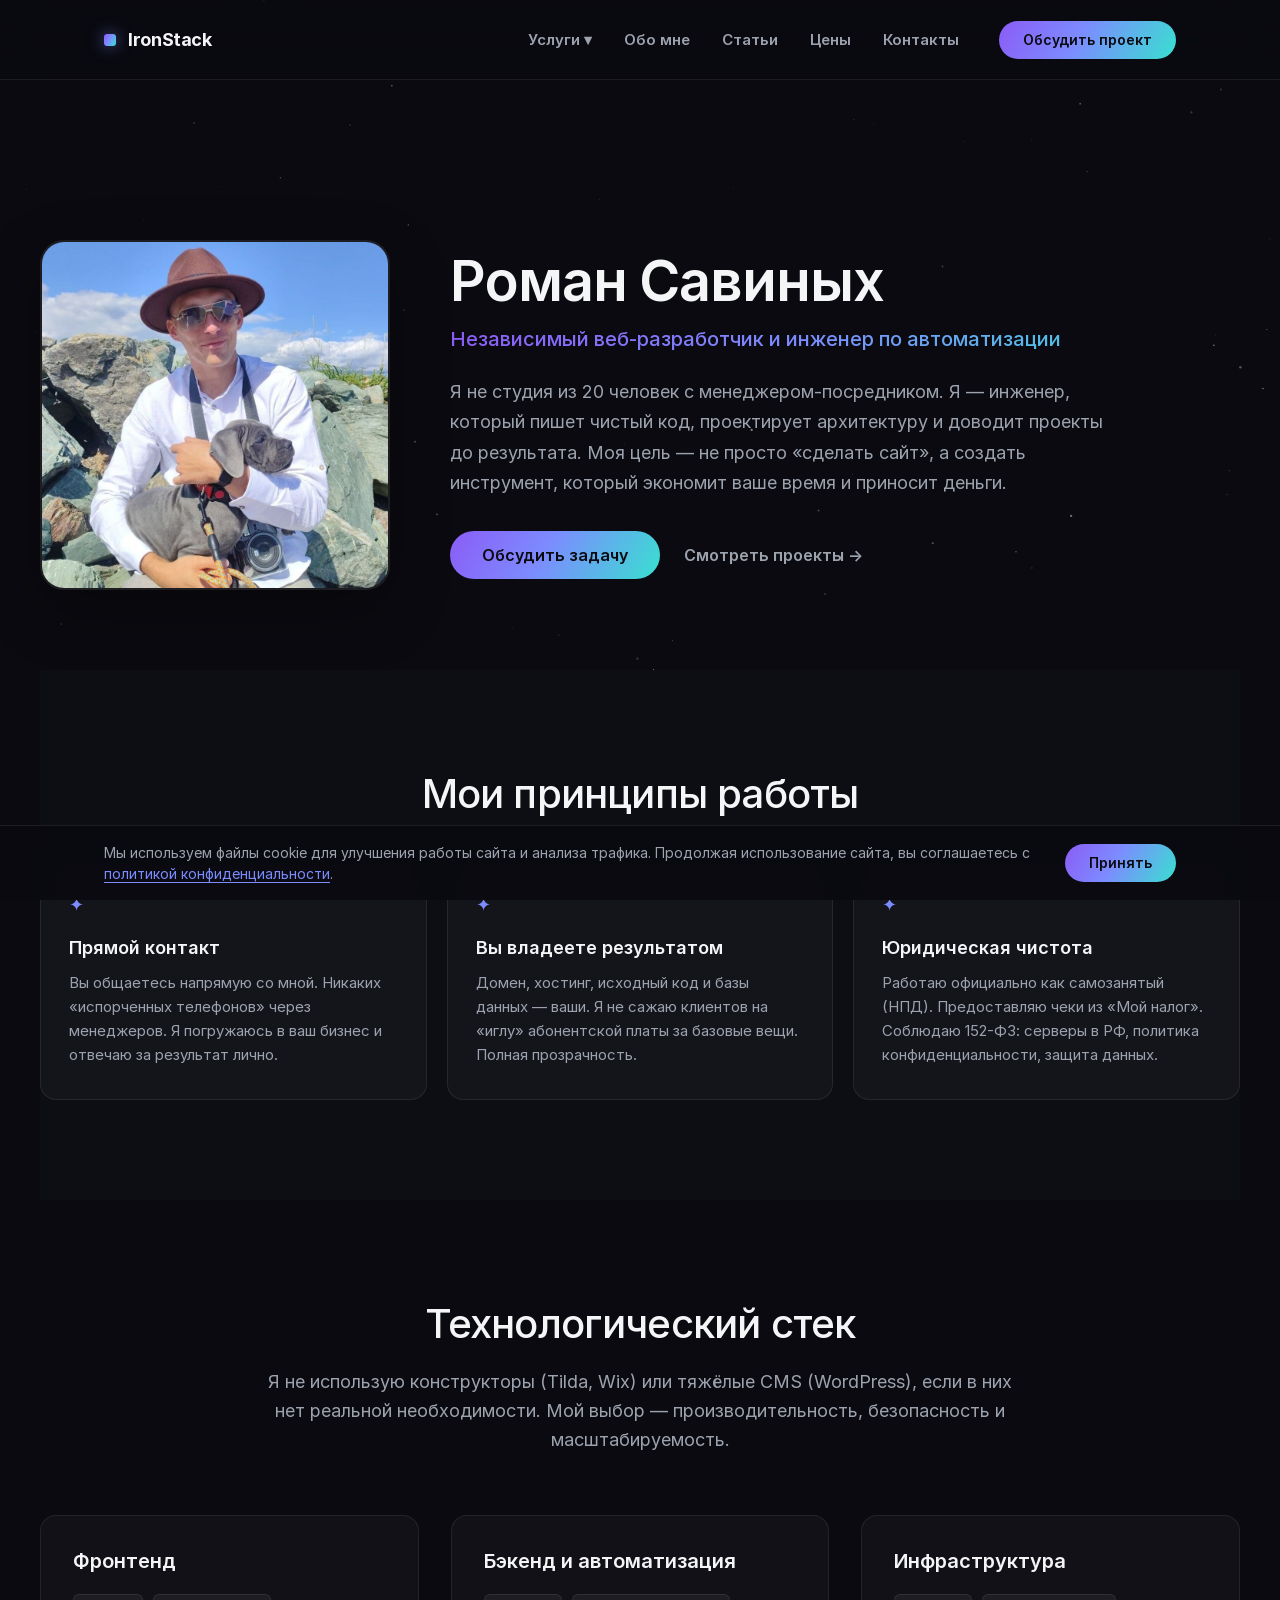
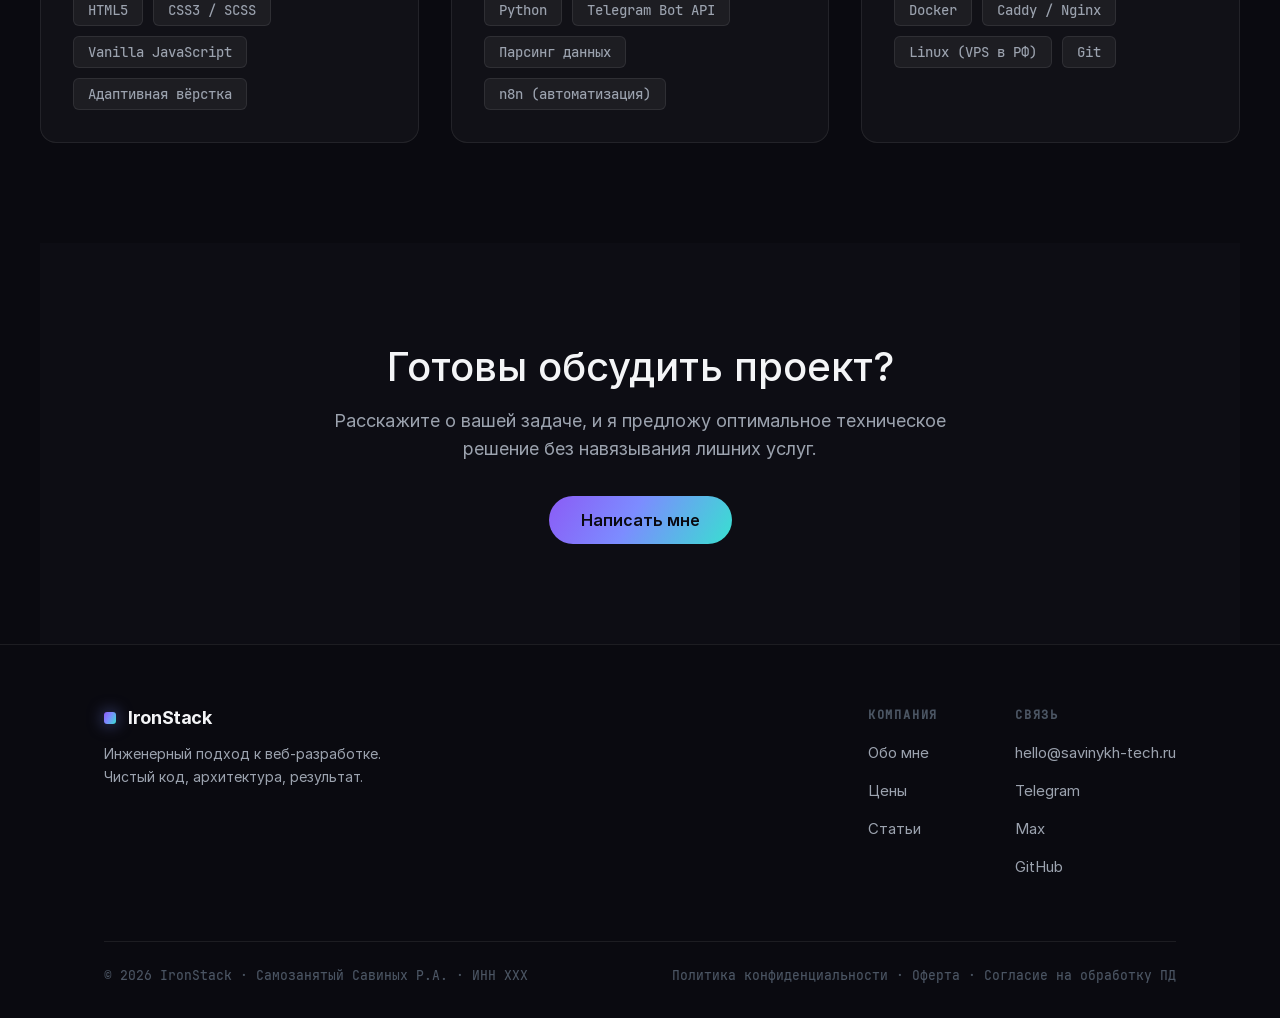
==== commit f052597d: "feat: initial commit - portfolio website IronStack" ====
--- a/about.html
+++ b/about.html
@@ -71,6 +71,7 @@
           <span class="header__logo-icon"></span>
           IronStack
         </a>
+
         <nav class="header__nav">
           <ul class="header__list">
             <li class="header__dropdown">
@@ -93,7 +94,6 @@
                 >Обо мне</a
               >
             </li>
-            <li><a href="/#works" class="header__link">Работы</a></li>
             <li><a href="journal.html" class="header__link">Статьи</a></li>
             <li><a href="pricing.html" class="header__link">Цены</a></li>
             <li><a href="/#contact" class="header__link">Контакты</a></li>
@@ -230,10 +230,10 @@
             <div class="footer__col">
               <h4>Связь</h4>
               <a href="mailto:hello@savinykh-tech.ru">hello@savinykh-tech.ru</a>
-              <a href="https://t.me/your_telegram_username" target="_blank"
-                >Telegram</a
-              >
-              <a href="https://web.max.ru/your_max_username" target="_blank"
+              <a href="https://t.me/Sav_Roman" target="_blank">Telegram</a>
+              <a
+                href="https://max.ru/u/f9LHodD0cOL5WU0GgRnwtmK9HNnmzYUm0T2X5o9-2EHqlQh1pgb_itNUuFE"
+                target="_blank"
                 >Max</a
               >
               <a href="https://github.com/your_github" target="_blank"
--- a/css/variables.css
+++ b/css/variables.css
@@ -7,6 +7,7 @@
     --bg-base: #0A0A10;
     --bg-card: rgba(255, 255, 255, 0.03);
     --bg-card-hover: rgba(255, 255, 255, 0.06);
+    --bg-section-alt: #0D0D14;
 
     --text-primary: #F4F5F7;
     --text-secondary: #9CA3AF;
@@ -26,10 +27,4 @@
     --radius-sm: 8px;
     --radius-md: 16px;
     --radius-lg: 24px;
-
-
-    /* ... существующие переменные ... */
-    --bg-section-alt: #0D0D14;
-    /* Чуть светлее основного фона */
-
 }
--- a/css/header.css
+++ b/css/header.css
@@ -128,6 +128,46 @@
     box-shadow: 0 10px 30px rgba(124, 140, 255, 0.35);
 }
 
+/* ===== Кнопка переключения темы ===== */
+.theme-toggle {
+    background: rgba(255, 255, 255, 0.05);
+    border: 1px solid var(--border-color);
+    border-radius: 50%;
+    width: 40px;
+    height: 40px;
+    display: flex;
+    align-items: center;
+    justify-content: center;
+    cursor: pointer;
+    transition: all 0.3s ease;
+    padding: 0;
+    flex-shrink: 0;
+}
+
+.theme-toggle:hover {
+    background: rgba(255, 255, 255, 0.1);
+    transform: rotate(20deg) scale(1.05);
+}
+
+.theme-toggle:active {
+    transform: rotate(0deg) scale(0.95);
+}
+
+.theme-toggle__icon {
+    font-size: 18px;
+    line-height: 1;
+    transition: transform 0.3s ease;
+}
+
+/* Адаптация под светлую тему */
+[data-theme="light"] .theme-toggle {
+    background: rgba(0, 0, 0, 0.05);
+}
+
+[data-theme="light"] .theme-toggle:hover {
+    background: rgba(0, 0, 0, 0.1);
+}
+
 @media (max-width: 980px) {
     .header__nav {
         display: none;
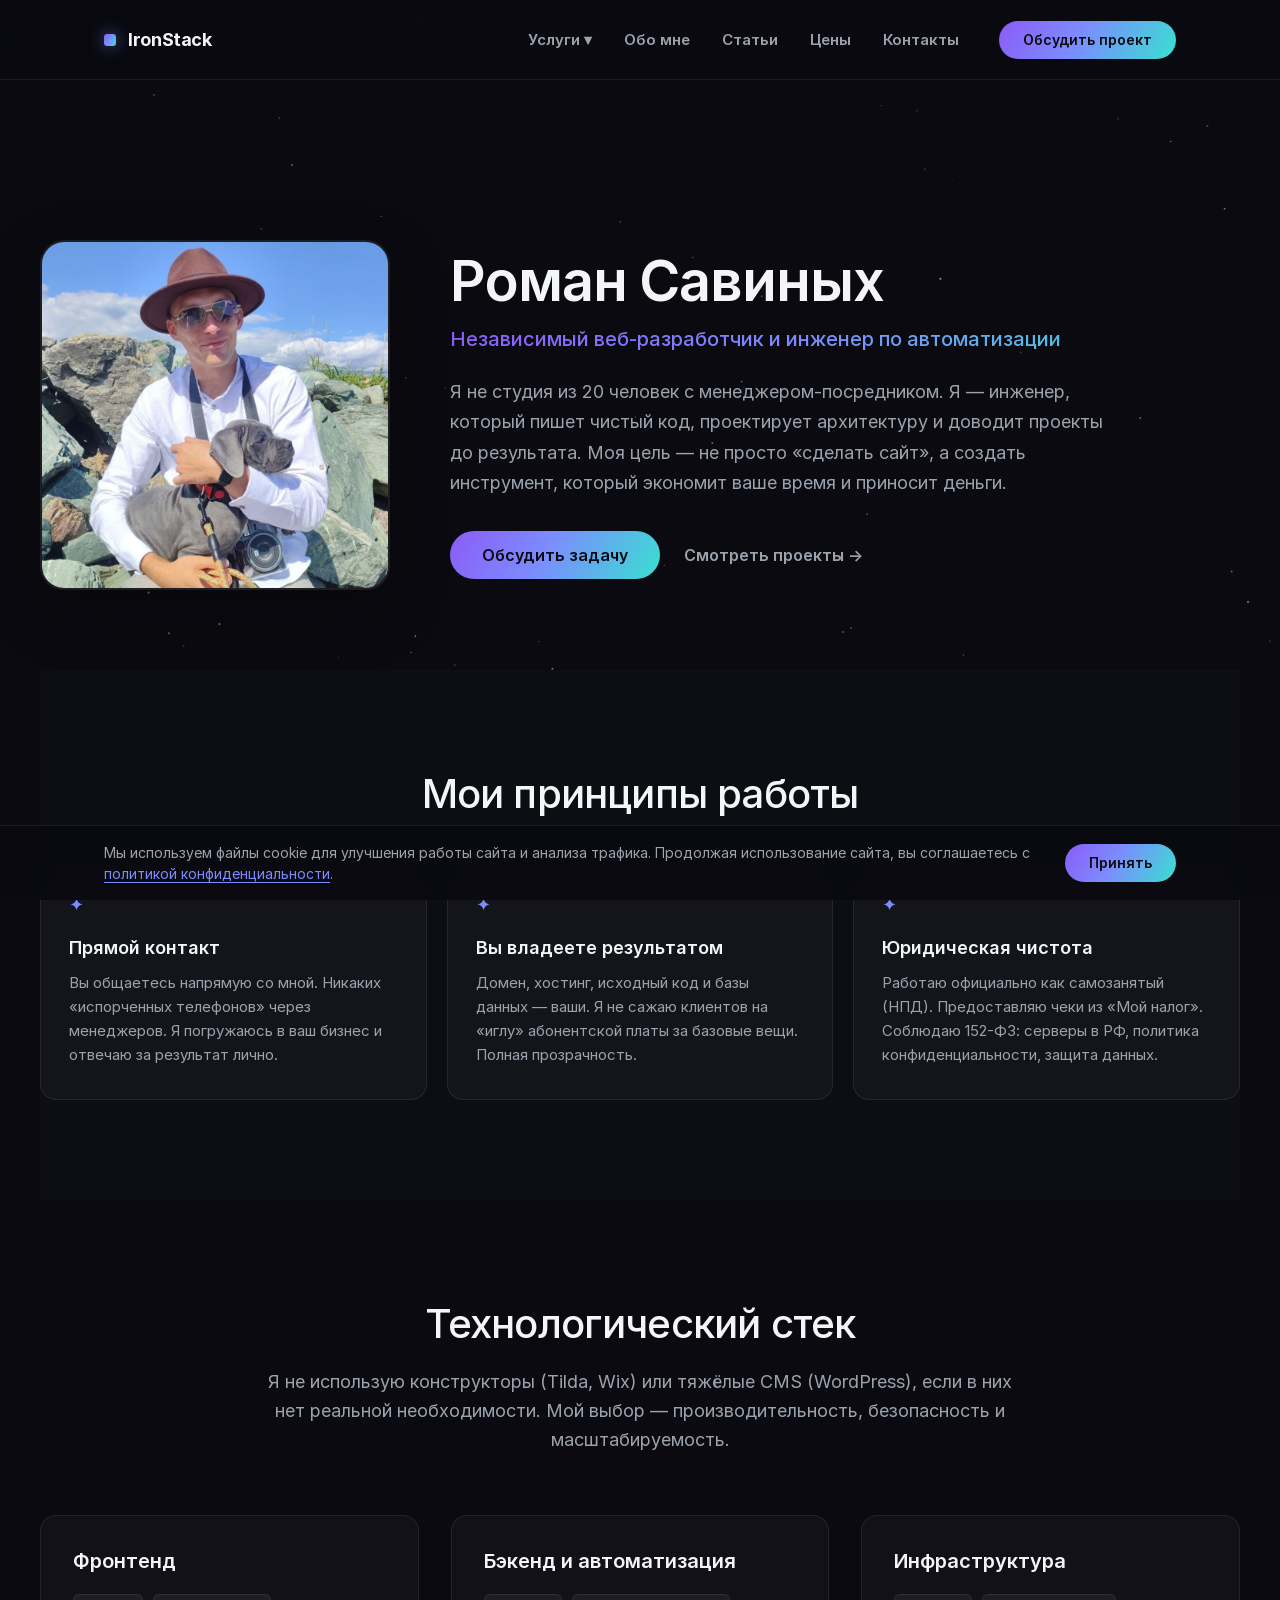
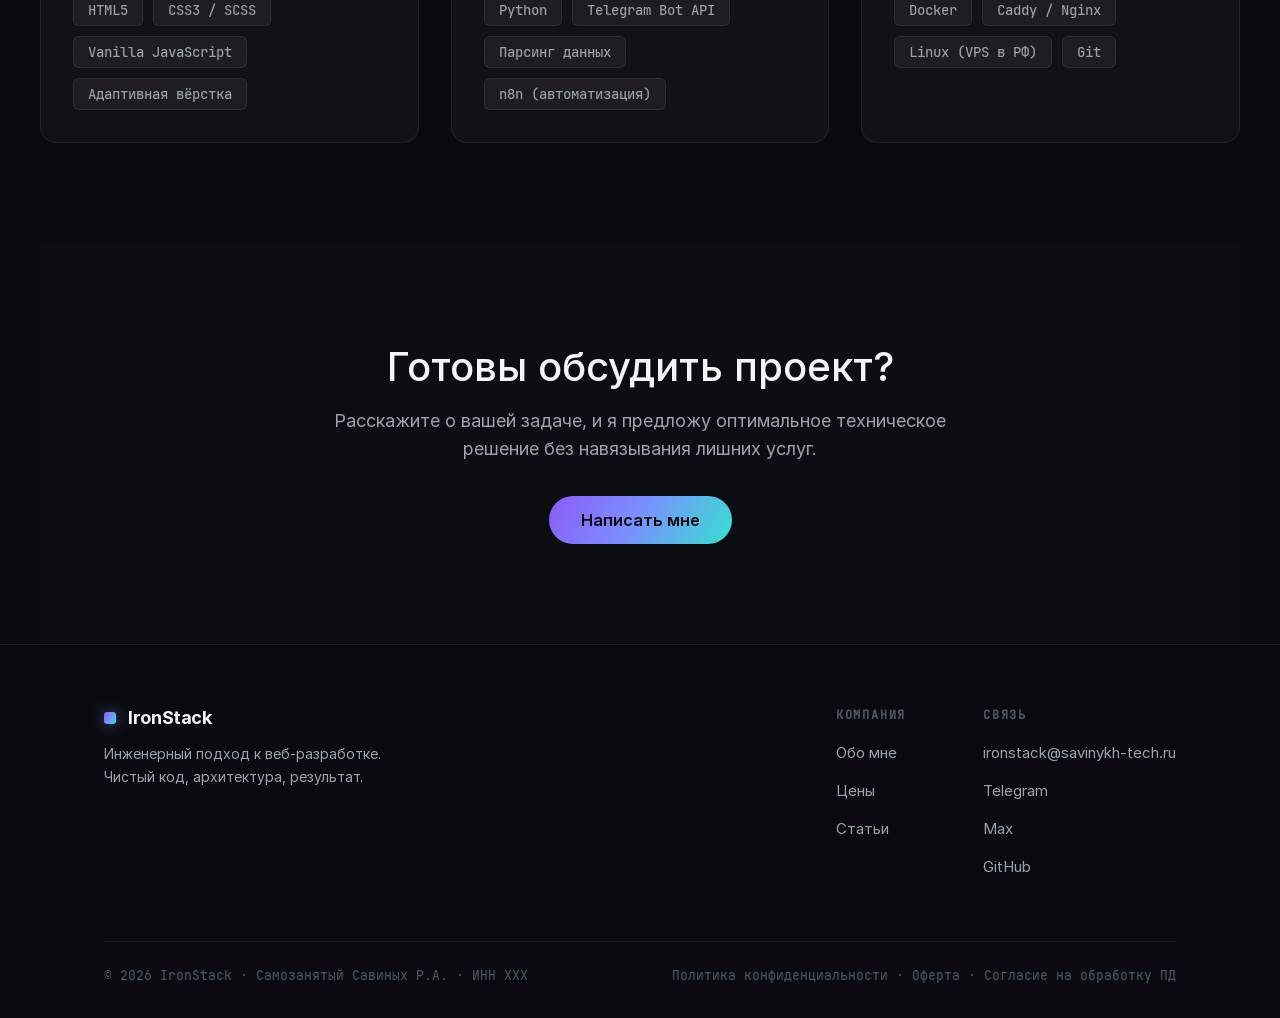
==== commit e4a4ffa4: "feat: добавили контакты" ====
--- a/about.html
+++ b/about.html
@@ -229,14 +229,16 @@
             </div>
             <div class="footer__col">
               <h4>Связь</h4>
-              <a href="mailto:hello@savinykh-tech.ru">hello@savinykh-tech.ru</a>
+              <a href="mailto:hello@savinykh-tech.ru"
+                >ironstack@savinykh-tech.ru</a
+              >
               <a href="https://t.me/Sav_Roman" target="_blank">Telegram</a>
               <a
                 href="https://max.ru/u/f9LHodD0cOL5WU0GgRnwtmK9HNnmzYUm0T2X5o9-2EHqlQh1pgb_itNUuFE"
                 target="_blank"
                 >Max</a
               >
-              <a href="https://github.com/your_github" target="_blank"
+              <a href="https://github.com/Savinykh-tech/" target="_blank"
                 >GitHub</a
               >
             </div>
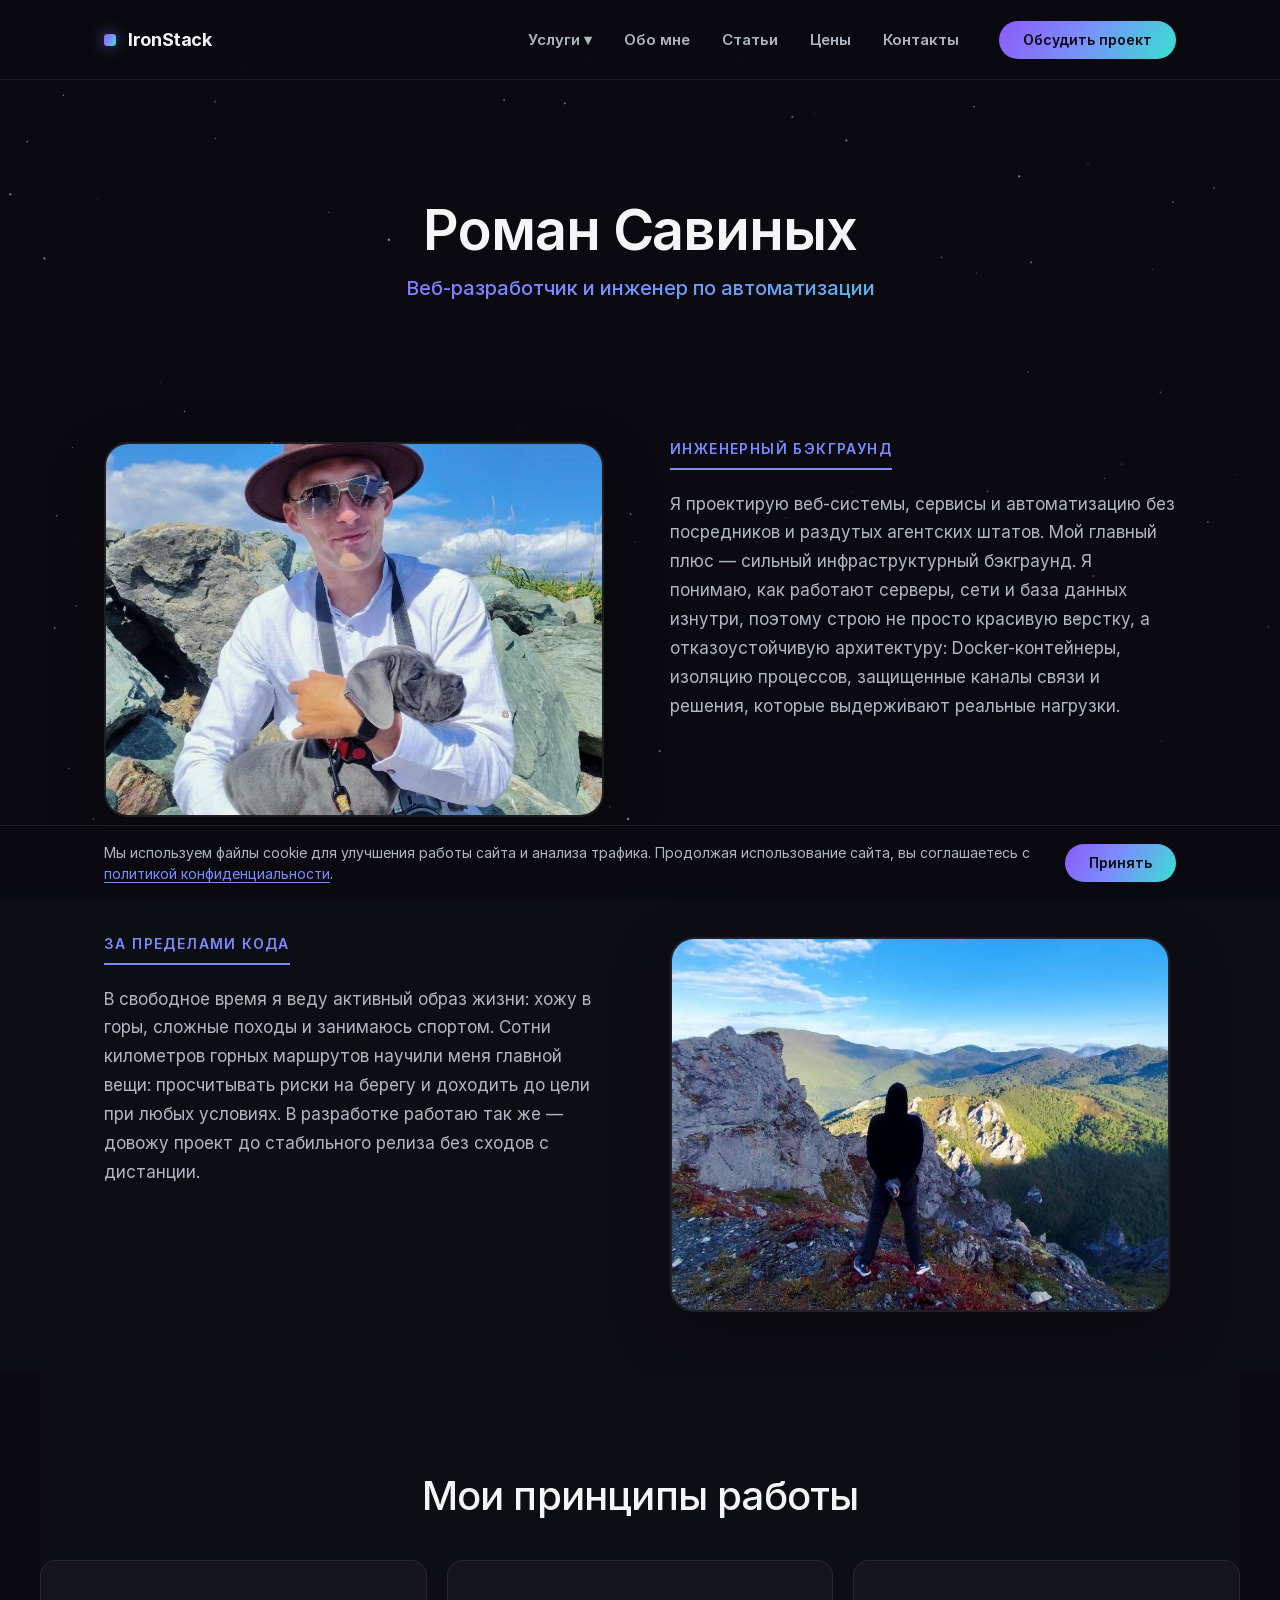
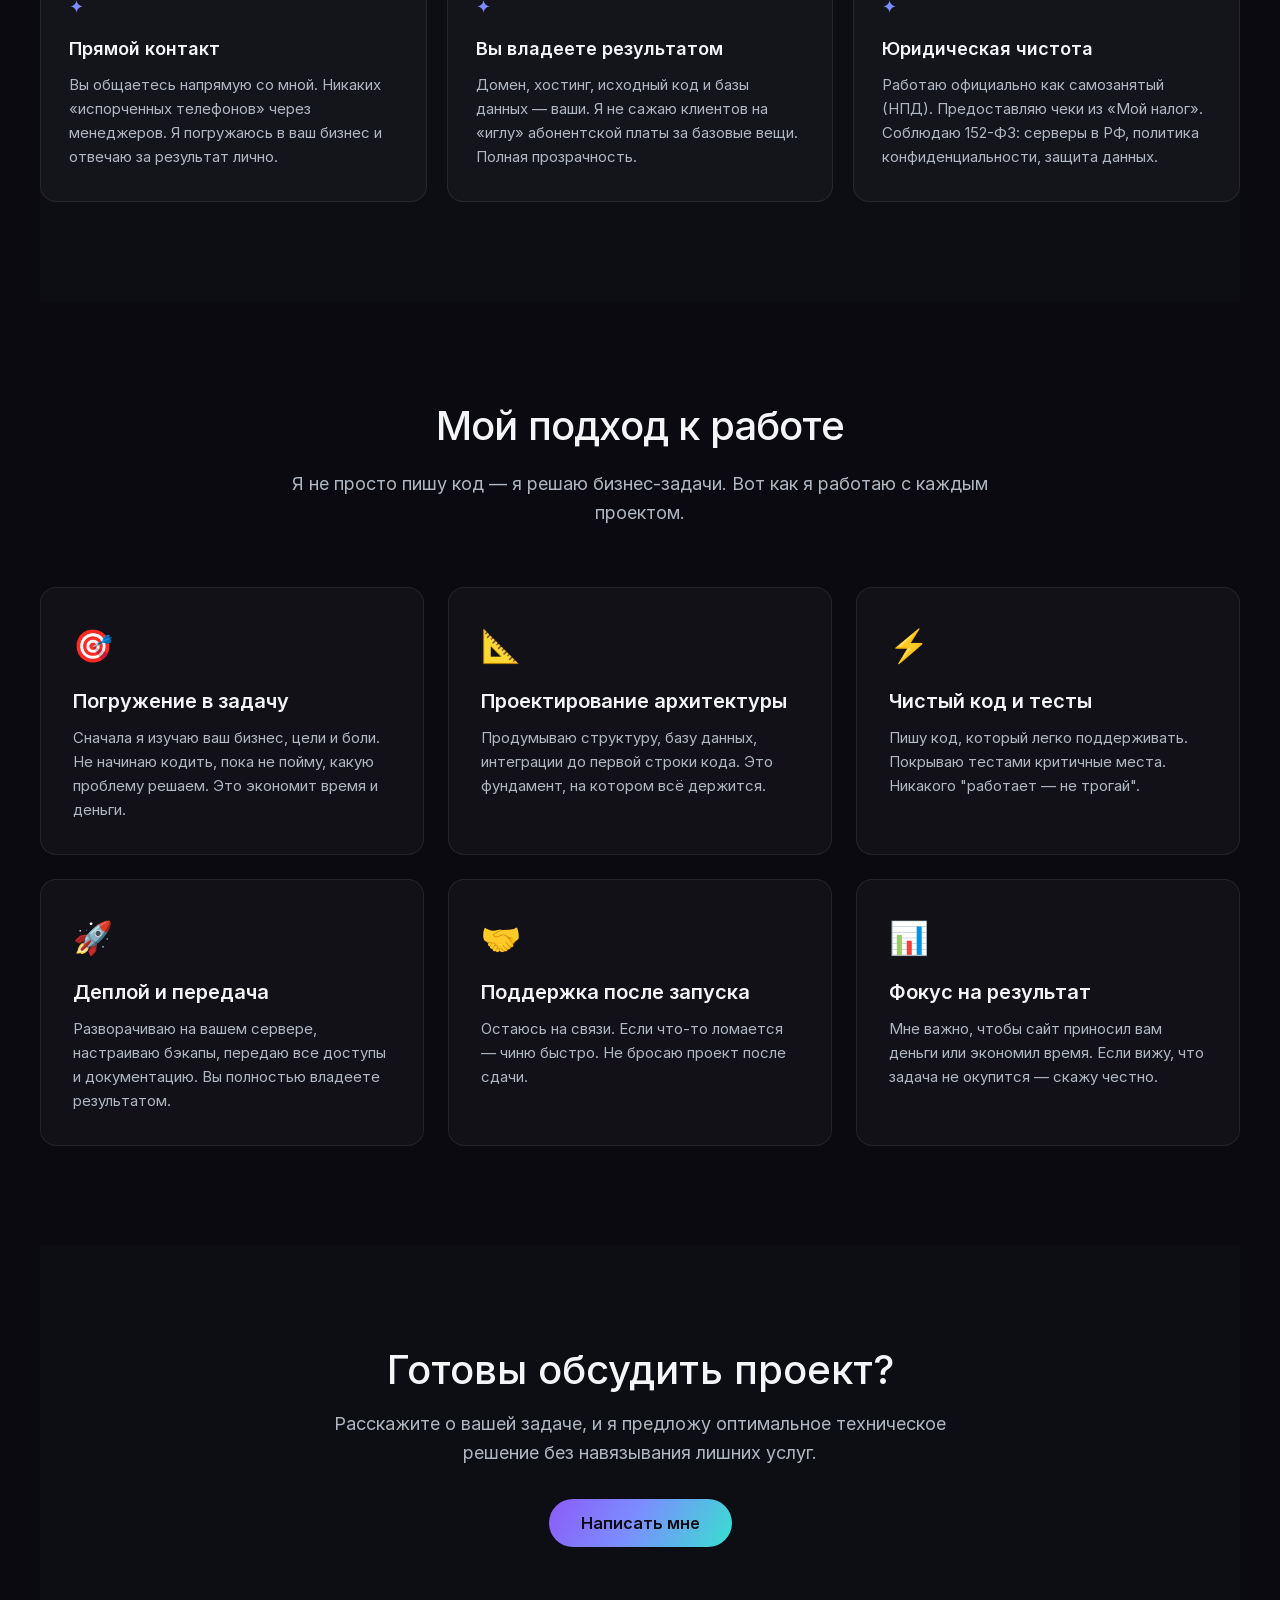
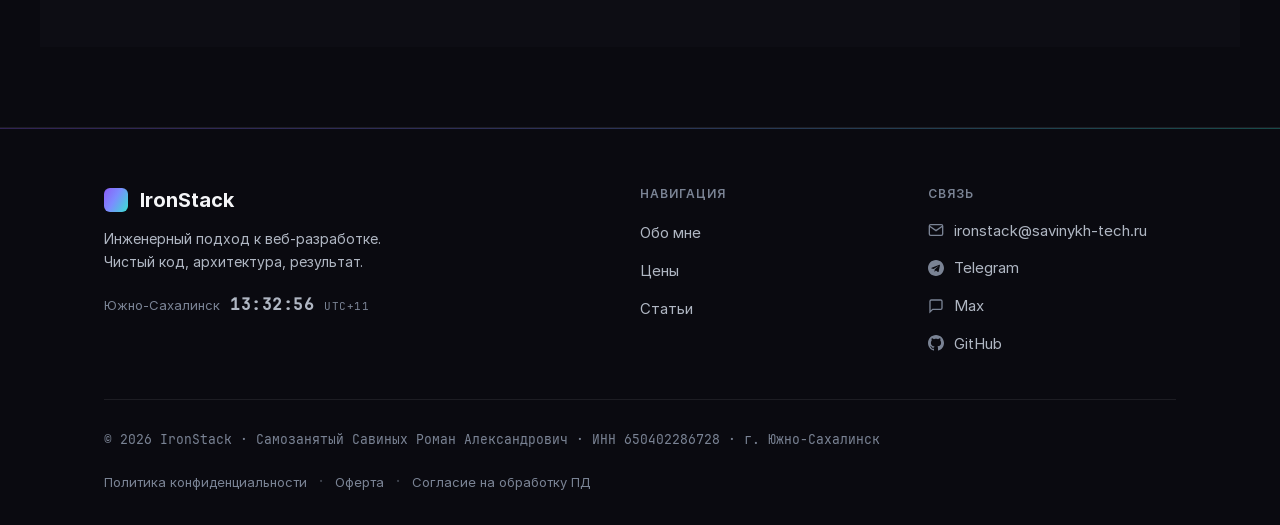
==== commit 01111bdd: "Финальная подготовка к деплою: исправлены стили, обновлены цены, добавлены иконки" ====
--- a/about.html
+++ b/about.html
@@ -9,6 +9,7 @@
       content="Роман Савиных — независимый веб-разработчик с Сахалина. Создаю сайты на чистом коде и автоматизирую бизнес-процессы. Без конструкторов и посредников."
     />
     <meta name="theme-color" content="#0A0A10" />
+    <link rel="canonical" href="https://savinykh-tech.ru/about.html" />
 
     <!-- Open Graph -->
     <meta property="og:type" content="profile" />
@@ -33,7 +34,7 @@
         "jobTitle": "Независимый веб-разработчик",
         "url": "https://savinykh-tech.ru",
         "telephone": "+79147436868",
-        "email": "hello@savinykh-tech.ru",
+        "email": "ironstack@savinykh-tech.ru",
         "address": {
           "@type": "PostalAddress",
           "addressLocality": "Южно-Сахалинск",
@@ -104,32 +105,64 @@
     </header>
 
     <main class="about-page">
-      <!-- Hero About -->
-      <section class="container about-hero">
-        <div class="about-hero__grid">
-          <div class="about-hero__photo">
-            <img src="images/about.jpg" alt="Роман Савиных — веб-разработчик" />
-          </div>
-          <div class="about-hero__content">
-            <h1>Роман Савиных</h1>
-            <p class="about-hero__role">
-              Независимый веб-разработчик и инженер по автоматизации
-            </p>
-            <p class="about-hero__text">
-              Я не студия из 20 человек с менеджером-посредником. Я — инженер,
-              который пишет чистый код, проектирует архитектуру и доводит
-              проекты до результата. Моя цель — не просто «сделать сайт», а
-              создать инструмент, который экономит ваше время и приносит деньги.
-            </p>
-            <div class="about-hero__actions">
-              <a href="/#contact" class="hero__cta">Обсудить задачу</a>
-              <a href="/#works" class="about-hero__link">Смотреть проекты →</a>
+      <!-- Заголовок страницы -->
+      <div class="container about-page-header">
+        <h1>Роман Савиных</h1>
+        <p class="about-page-subtitle">
+          Веб-разработчик и инженер по автоматизации
+        </p>
+      </div>
+
+      <!-- Блок 1: Фото + Текст -->
+      <section class="about-block">
+        <div class="container">
+          <div class="about-block__grid">
+            <div class="about-block__photo">
+              <img src="images/about.jpg" alt="Роман Савиных" loading="lazy" />
             </div>
+            <div class="about-block__content">
+              <h3 class="about-block__subtitle">Инженерный бэкграунд</h3>
+              <p>
+                Я проектирую веб-системы, сервисы и автоматизацию без
+                посредников и раздутых агентских штатов. Мой главный плюс —
+                сильный инфраструктурный бэкграунд. Я понимаю, как работают
+                серверы, сети и база данных изнутри, поэтому строю не просто
+                красивую верстку, а отказоустойчивую архитектуру:
+                Docker-контейнеры, изоляцию процессов, защищенные каналы связи и
+                решения, которые выдерживают реальные нагрузки.
+              </p>
+            </div>
           </div>
         </div>
       </section>
 
-      <!-- Principles -->
+      <!-- Блок 2: Фото + Текст -->
+      <section class="about-block about-block--alt">
+        <div class="container">
+          <div class="about-block__grid about-block__grid--reverse">
+            <div class="about-block__photo">
+              <img
+                src="images/about_2.jpg"
+                alt="Роман на природе Сахалина"
+                loading="lazy"
+              />
+            </div>
+            <div class="about-block__content">
+              <h3 class="about-block__subtitle">За пределами кода</h3>
+              <p>
+                В свободное время я веду активный образ жизни: хожу в горы,
+                сложные походы и занимаюсь спортом. Сотни километров горных
+                маршрутов научили меня главной вещи: просчитывать риски на
+                берегу и доходить до цели при любых условиях. В разработке
+                работаю так же — довожу проект до стабильного релиза без сходов
+                с дистанции.
+              </p>
+            </div>
+          </div>
+        </div>
+      </section>
+
+      <!-- Principles (оставляем как было) -->
       <section class="container about-section section--alt">
         <h2 class="about-section__title">Мои принципы работы</h2>
         <div class="focus-grid about-principles">
@@ -163,35 +196,67 @@
         </div>
       </section>
 
-      <!-- Stack -->
+      <!-- Мой подход к работе -->
       <section class="container about-section">
-        <h2 class="about-section__title">Технологический стек</h2>
+        <h2 class="about-section__title">Мой подход к работе</h2>
         <p class="about-section__subtitle">
-          Я не использую конструкторы (Tilda, Wix) или тяжёлые CMS (WordPress),
-          если в них нет реальной необходимости. Мой выбор — производительность,
-          безопасность и масштабируемость.
+          Я не просто пишу код — я решаю бизнес-задачи. Вот как я работаю с
+          каждым проектом.
         </p>
-        <div class="stack-grid">
-          <div class="stack-category">
-            <h3>Фронтенд</h3>
-            <div class="stack-tags">
-              <span>HTML5</span><span>CSS3 / SCSS</span
-              ><span>Vanilla JavaScript</span><span>Адаптивная вёрстка</span>
-            </div>
-          </div>
-          <div class="stack-category">
-            <h3>Бэкенд и автоматизация</h3>
-            <div class="stack-tags">
-              <span>Python</span><span>Telegram Bot API</span
-              ><span>Парсинг данных</span><span>n8n (автоматизация)</span>
-            </div>
-          </div>
-          <div class="stack-category">
-            <h3>Инфраструктура</h3>
-            <div class="stack-tags">
-              <span>Docker</span><span>Caddy / Nginx</span
-              ><span>Linux (VPS в РФ)</span><span>Git</span>
-            </div>
+
+        <div class="approach-grid">
+          <div class="approach-card">
+            <span class="approach-card__icon">🎯</span>
+            <h3>Погружение в задачу</h3>
+            <p>
+              Сначала я изучаю ваш бизнес, цели и боли. Не начинаю кодить, пока
+              не пойму, какую проблему решаем. Это экономит время и деньги.
+            </p>
+          </div>
+
+          <div class="approach-card">
+            <span class="approach-card__icon">📐</span>
+            <h3>Проектирование архитектуры</h3>
+            <p>
+              Продумываю структуру, базу данных, интеграции до первой строки
+              кода. Это фундамент, на котором всё держится.
+            </p>
+          </div>
+
+          <div class="approach-card">
+            <span class="approach-card__icon">⚡</span>
+            <h3>Чистый код и тесты</h3>
+            <p>
+              Пишу код, который легко поддерживать. Покрываю тестами критичные
+              места. Никакого "работает — не трогай".
+            </p>
+          </div>
+
+          <div class="approach-card">
+            <span class="approach-card__icon">🚀</span>
+            <h3>Деплой и передача</h3>
+            <p>
+              Разворачиваю на вашем сервере, настраиваю бэкапы, передаю все
+              доступы и документацию. Вы полностью владеете результатом.
+            </p>
+          </div>
+
+          <div class="approach-card">
+            <span class="approach-card__icon">️🤝</span>
+            <h3>Поддержка после запуска</h3>
+            <p>
+              Остаюсь на связи. Если что-то ломается — чиню быстро. Не бросаю
+              проект после сдачи.
+            </p>
+          </div>
+
+          <div class="approach-card">
+            <span class="approach-card__icon">📊</span>
+            <h3>Фокус на результат</h3>
+            <p>
+              Мне важно, чтобы сайт приносил вам деньги или экономил время. Если
+              вижу, что задача не окупится — скажу честно.
+            </p>
           </div>
         </div>
       </section>
@@ -208,49 +273,158 @@
     </main>
 
     <footer class="footer">
+      <!-- Градиентная линия сверху -->
+      <div class="footer__accent-line"></div>
+
       <div class="container">
         <div class="footer__grid">
+          <!-- Колонка 1: Логотип, описание, часы -->
           <div class="footer__brand">
-            <div class="header__logo">
-              <span class="header__logo-icon"></span>
+            <a href="/" class="footer__logo">
+              <span class="footer__logo-icon"></span>
               IronStack
+            </a>
+            <p class="footer__tagline">
+              Инженерный подход к веб-разработке.<br />
+              Чистый код, архитектура, результат.
+            </p>
+
+            <div class="footer__location">
+              <div class="footer__location-info">
+                <span class="footer__location-city">Южно-Сахалинск</span>
+                <span class="footer__location-time" id="sakhalin-time"
+                  >--:--</span
+                >
+                <span class="footer__location-tz">UTC+11</span>
+              </div>
             </div>
-            <p>
-              Инженерный подход к веб-разработке. Чистый код, архитектура,
-              результат.
-            </p>
-          </div>
-          <div class="footer__cols">
-            <div class="footer__col">
-              <h4>Компания</h4>
-              <a href="about.html">Обо мне</a>
-              <a href="pricing.html">Цены</a>
-              <a href="journal.html">Статьи</a>
-            </div>
-            <div class="footer__col">
-              <h4>Связь</h4>
-              <a href="mailto:hello@savinykh-tech.ru"
-                >ironstack@savinykh-tech.ru</a
-              >
-              <a href="https://t.me/Sav_Roman" target="_blank">Telegram</a>
-              <a
-                href="https://max.ru/u/f9LHodD0cOL5WU0GgRnwtmK9HNnmzYUm0T2X5o9-2EHqlQh1pgb_itNUuFE"
-                target="_blank"
-                >Max</a
-              >
-              <a href="https://github.com/Savinykh-tech/" target="_blank"
-                >GitHub</a
-              >
-            </div>
-          </div>
-        </div>
+          </div>
+
+          <!-- Колонка 2: Навигация -->
+          <div class="footer__column">
+            <h4 class="footer__column-title">Навигация</h4>
+            <ul class="footer__list">
+              <li><a href="about.html" class="footer__link">Обо мне</a></li>
+              <li><a href="pricing.html" class="footer__link">Цены</a></li>
+              <li><a href="journal.html" class="footer__link">Статьи</a></li>
+            </ul>
+          </div>
+
+          <!-- Колонка 3: Связь -->
+          <div class="footer__column">
+            <h4 class="footer__column-title">Связь</h4>
+            <ul class="footer__list">
+              <li>
+                <a
+                  href="mailto:ironstack@savinykh-tech.ru"
+                  class="footer__link footer__link--icon"
+                >
+                  <svg
+                    class="footer__link-icon"
+                    width="16"
+                    height="16"
+                    viewBox="0 0 24 24"
+                    fill="none"
+                    stroke="currentColor"
+                    stroke-width="2"
+                  >
+                    <path
+                      d="M4 4h16c1.1 0 2 .9 2 2v12c0 1.1-.9 2-2 2H4c-1.1 0-2-.9-2-2V6c0-1.1.9-2 2-2z"
+                    ></path>
+                    <polyline points="22,6 12,13 2,6"></polyline>
+                  </svg>
+                  ironstack@savinykh-tech.ru
+                </a>
+              </li>
+              <li>
+                <a
+                  href="https://t.me/Sav_Roman"
+                  target="_blank"
+                  rel="noopener noreferrer"
+                  class="footer__link footer__link--icon"
+                >
+                  <svg
+                    class="footer__link-icon"
+                    width="16"
+                    height="16"
+                    viewBox="0 0 24 24"
+                    fill="currentColor"
+                  >
+                    <path
+                      d="M12 0C5.373 0 0 5.373 0 12s5.373 12 12 12 12-5.373 12-12S18.627 0 12 0zm5.894 8.221l-1.97 9.28c-.145.658-.537.818-1.084.508l-3-2.21-1.446 1.394c-.14.18-.357.295-.6.295-.002 0-.003 0-.005 0l.213-3.054 5.56-5.022c.24-.213-.054-.334-.373-.121l-6.869 4.326-2.96-.924c-.64-.203-.658-.64.135-.954l11.566-4.458c.538-.196 1.006.128.832.94z"
+                    />
+                  </svg>
+                  Telegram
+                </a>
+              </li>
+              <li>
+                <a
+                  href="https://web.max.ru"
+                  target="_blank"
+                  rel="noopener noreferrer"
+                  class="footer__link footer__link--icon"
+                >
+                  <svg
+                    class="footer__link-icon"
+                    width="16"
+                    height="16"
+                    viewBox="0 0 24 24"
+                    fill="none"
+                    stroke="currentColor"
+                    stroke-width="2"
+                  >
+                    <path
+                      d="M21 15a2 2 0 0 1-2 2H7l-4 4V5a2 2 0 0 1 2-2h14a2 2 0 0 1 2 2z"
+                    ></path>
+                  </svg>
+                  Max
+                </a>
+              </li>
+              <li>
+                <a
+                  href="https://github.com/твой_ник"
+                  target="_blank"
+                  rel="noopener noreferrer"
+                  class="footer__link footer__link--icon"
+                >
+                  <svg
+                    class="footer__link-icon"
+                    width="16"
+                    height="16"
+                    viewBox="0 0 24 24"
+                    fill="currentColor"
+                  >
+                    <path
+                      d="M12 0c-6.626 0-12 5.373-12 12 0 5.302 3.438 9.8 8.207 11.387.599.111.793-.261.793-.577v-2.234c-3.338.726-4.033-1.416-4.033-1.416-.546-1.387-1.333-1.756-1.333-1.756-1.089-.745.083-.729.083-.729 1.205.084 1.839 1.237 1.839 1.237 1.07 1.834 2.807 1.304 3.492.997.107-.775.418-1.305.762-1.604-2.665-.305-5.467-1.334-5.467-5.931 0-1.311.469-2.381 1.236-3.221-.124-.303-.535-1.524.117-3.176 0 0 1.008-.322 3.301 1.23.957-.266 1.983-.399 3.003-.404 1.02.005 2.047.138 3.006.404 2.291-1.552 3.297-1.23 3.297-1.23.653 1.653.242 2.874.118 3.176.77.84 1.235 1.911 1.235 3.221 0 4.609-2.807 5.624-5.479 5.921.43.372.823 1.102.823 2.222v3.293c0 .319.192.694.801.576 4.765-1.589 8.199-6.086 8.199-11.386 0-6.627-5.373-12-12-12z"
+                    />
+                  </svg>
+                  GitHub
+                </a>
+              </li>
+            </ul>
+          </div>
+        </div>
+
+        <!-- Разделитель -->
+        <div class="footer__divider"></div>
+
+        <!-- Нижняя строка: Копирайт и юридические ссылки -->
         <div class="footer__bottom">
-          <span>© 2026 IronStack · Самозанятый Савиных Р.А. · ИНН XXX</span>
-          <span>
-            <a href="privacy-policy.html">Политика конфиденциальности</a> ·
-            <a href="oferta.html">Оферта</a> ·
-            <a href="pd-consent.html">Согласие на обработку ПД</a>
-          </span>
+          <div class="footer__copyright">
+            © 2026 IronStack · Самозанятый Савиных Роман Александрович · ИНН
+            650402286728 · г. Южно-Сахалинск
+          </div>
+          <div class="footer__legal">
+            <a href="privacy-policy.html" class="footer__legal-link"
+              >Политика конфиденциальности</a
+            >
+            <span class="footer__separator">·</span>
+            <a href="oferta.html" class="footer__legal-link">Оферта</a>
+            <span class="footer__separator">·</span>
+            <a href="pd-consent.html" class="footer__legal-link"
+              >Согласие на обработку ПД</a
+            >
+          </div>
         </div>
       </div>
     </footer>
@@ -258,5 +432,6 @@
     <script src="js/cosmos.js" defer></script>
     <script src="js/cookie-banner.js" defer></script>
     <script src="js/main.js" defer></script>
+    <script src="js/footer.js" defer></script>
   </body>
 </html>
--- a/css/variables.css
+++ b/css/variables.css
@@ -10,8 +10,8 @@
     --bg-section-alt: #0D0D14;
 
     --text-primary: #F4F5F7;
-    --text-secondary: #9CA3AF;
-    --text-dim: #4B5563;
+    --text-secondary: #B0B7C3;
+    --text-dim: #7A8394;
 
     --border-color: rgba(255, 255, 255, 0.08);
 
--- a/css/footer.css
+++ b/css/footer.css
@@ -1,63 +1,410 @@
+/* ============================================
+   ФУТЕР — единый блок, без дублей
+   ============================================ */
 .footer {
+    background: var(--bg-base);
+    padding: 60px 0 30px;
+    position: relative;
+    margin-top: 80px;
     border-top: 1px solid var(--border-color);
-    padding: 64px 0 32px;
-    margin-top: auto;
+}
+
+.footer__accent-line {
+    position: absolute;
+    top: 0;
+    left: 0;
+    right: 0;
+    height: 1px;
+    background: var(--gradient-main);
+    opacity: 0.3;
 }
 
 .footer__grid {
+    display: grid;
+    grid-template-columns: 1.5fr 1fr;
+    gap: 60px;
+    margin-bottom: 40px;
+    align-items: end;
+    /* Выравнивание по нижнему краю */
+}
+
+.footer__brand {
+    max-width: 400px;
+}
+
+.footer__logo {
+    display: inline-flex;
+    align-items: center;
+    gap: 12px;
+    font: 700 20px/1 var(--font-sans);
+    color: var(--text-primary);
+    text-decoration: none;
+    margin-bottom: 16px;
+}
+
+.footer__logo-icon {
+    width: 24px;
+    height: 24px;
+    background: var(--gradient-main);
+    border-radius: 6px;
+}
+
+.footer__tagline {
+    font: 400 14px/1.6 var(--font-sans);
+    color: var(--text-secondary);
+    margin: 0;
+}
+
+.footer__links {
+    display: flex;
+    gap: 60px;
+}
+
+.footer__column-title {
+    font: 600 13px/1 var(--font-sans);
+    color: var(--text-dim);
+    text-transform: uppercase;
+    letter-spacing: 1px;
+    margin: 0 0 20px 0;
+}
+
+.footer__list {
+    list-style: none;
+    padding: 0;
+    margin: 0;
+    display: flex;
+    flex-direction: column;
+    gap: 12px;
+}
+
+.footer__link {
+    font: 400 15px/1 var(--font-sans);
+    color: var(--text-secondary);
+    text-decoration: none;
+    transition: color 0.2s ease;
+}
+
+.footer__link:hover {
+    color: var(--text-primary);
+}
+
+.footer__divider {
+    height: 1px;
+    background: var(--border-color);
+    margin: 30px 0;
+}
+
+.footer__bottom {
     display: flex;
     justify-content: space-between;
+    align-items: center;
+    flex-wrap: wrap;
+    gap: 20px;
+}
+
+.footer__copyright {
+    font: 400 13px/1.5 var(--font-mono);
+    color: var(--text-dim);
+}
+
+.footer__legal {
+    display: flex;
+    align-items: center;
+    gap: 12px;
+    flex-wrap: wrap;
+}
+
+.footer__legal-link {
+    font: 400 13px/1 var(--font-sans);
+    color: var(--text-dim);
+    text-decoration: none;
+    transition: color 0.2s ease;
+}
+
+.footer__legal-link:hover {
+    color: var(--text-secondary);
+}
+
+.footer__separator {
+    color: var(--text-dim);
+    opacity: 0.5;
+}
+
+@media (max-width: 768px) {
+    .footer {
+        padding: 40px 0 20px;
+    }
+
+    .footer__grid {
+        grid-template-columns: 1fr;
+        gap: 40px;
+    }
+
+    .footer__links {
+        flex-direction: column;
+        gap: 30px;
+    }
+
+    .footer__bottom {
+        flex-direction: column;
+        align-items: flex-start;
+    }
+
+    .footer__legal {
+        flex-direction: column;
+        align-items: flex-start;
+        gap: 8px;
+    }
+
+    .footer__separator {
+        display: none;
+    }
+}
+
+
+
+/* ============================================
+   КОСМИЧЕСКИЕ ЧАСЫ И ИКОНКИ В ФУТЕРЕ
+   ============================================ */
+
+/* Часы с неоновым свечением */
+/* Локация и время — в одну линию, прижато к низу */
+/* ============================================
+   ФУТЕР — ФИНАЛЬНАЯ ВЕРСИЯ
+   ============================================ */
+
+.footer {
+    background: var(--bg-base);
+    padding: 60px 0 30px;
+    position: relative;
+    margin-top: 80px;
+    border-top: 1px solid var(--border-color);
+}
+
+.footer__accent-line {
+    position: absolute;
+    top: 0;
+    left: 0;
+    right: 0;
+    height: 1px;
+    background: var(--gradient-main);
+    opacity: 0.3;
+}
+
+/* ТРИ КОЛОНКИ: Лого + Навигация + Связь */
+.footer__grid {
+    display: grid;
+    grid-template-columns: 2fr 1fr 1fr;
     gap: 40px;
+    margin-bottom: 40px;
+    align-items: start;
+    /* Выравнивание по верху */
+}
+
+.footer__brand {
+    max-width: 400px;
+}
+
+.footer__logo {
+    display: inline-flex;
+    align-items: center;
+    gap: 12px;
+    font: 700 20px/1 var(--font-sans);
+    color: var(--text-primary);
+    text-decoration: none;
+    margin-bottom: 16px;
+}
+
+.footer__logo-icon {
+    width: 24px;
+    height: 24px;
+    background: var(--gradient-main);
+    border-radius: 6px;
+}
+
+.footer__tagline {
+    font: 400 14px/1.6 var(--font-sans);
+    color: var(--text-secondary);
+    margin: 0;
+}
+
+/* Колонки навигации и связи */
+.footer__column-title {
+    font: 600 12px/1 var(--font-sans);
+    color: var(--text-dim);
+    text-transform: uppercase;
+    letter-spacing: 1px;
+    margin: 0 0 20px 0;
+}
+
+.footer__list {
+    list-style: none;
+    padding: 0;
+    margin: 0;
+    display: flex;
+    flex-direction: column;
+    gap: 12px;
+}
+
+.footer__link {
+    font: 400 15px/1 var(--font-sans);
+    color: var(--text-secondary);
+    text-decoration: none;
+    transition: color 0.2s ease;
+}
+
+.footer__link:hover {
+    color: var(--text-primary);
+}
+
+/* Иконки в ссылках */
+.footer__link--icon {
+    display: inline-flex;
+    align-items: center;
+    gap: 10px;
+}
+
+.footer__link-icon {
+    color: var(--text-dim);
+    flex-shrink: 0;
+    transition: color 0.25s ease, transform 0.25s ease;
+}
+
+.footer__link--icon:hover .footer__link-icon {
+    color: var(--accent-1);
+    transform: translateX(3px);
+}
+
+.footer__link--icon:hover {
+    color: var(--text-primary);
+}
+
+/* Часы — приглушённые, не перетягивают внимание */
+.footer__location {
+    margin-top: 24px;
+}
+
+.footer__location-info {
+    display: flex;
+    flex-direction: row;
+    align-items: baseline;
+    gap: 10px;
+}
+
+.footer__location-city {
+    font: 400 13px/1 var(--font-sans);
+    color: var(--text-dim);
+}
+
+.footer__location-time {
+    font: 600 16px/1 var(--font-mono);
+    color: var(--text-secondary);
+    /* Приглушённый серый вместо градиента */
+    letter-spacing: 0.5px;
+}
+
+.footer__location-tz {
+    font: 400 11px/1 var(--font-mono);
+    color: var(--text-dim);
+    text-transform: uppercase;
+    letter-spacing: 0.5px;
+}
+
+/* Разделитель */
+.footer__divider {
+    height: 1px;
+    background: var(--border-color);
+    margin: 30px 0;
+}
+
+/* Нижняя строка */
+.footer__bottom {
+    display: flex;
+    justify-content: space-between;
+    align-items: center;
     flex-wrap: wrap;
-    align-items: flex-start;
-}
-
-.footer__brand p {
-    color: var(--text-secondary);
-    font-size: 14px;
-    margin-top: 16px;
-    max-width: 320px;
-    line-height: 1.6;
-}
-
-.footer__cols {
-    display: flex;
-    gap: clamp(40px, 6vw, 80px);
+    gap: 20px;
+}
+
+.footer__copyright {
+    font: 400 13px/1.5 var(--font-mono);
+    color: var(--text-dim);
+}
+
+.footer__legal {
+    display: flex;
+    align-items: center;
+    gap: 12px;
     flex-wrap: wrap;
 }
 
-.footer__col h4 {
-    font: 600 12px/1 var(--font-mono);
-    letter-spacing: 0.15em;
-    text-transform: uppercase;
-    color: var(--text-dim);
-    margin-bottom: 20px;
-}
-
-.footer__col a {
-    display: block;
-    color: var(--text-secondary);
-    font-size: 15px;
-    margin-bottom: 14px;
-    transition: color 0.2s;
-}
-
-.footer__col a:hover {
-    color: var(--text-primary);
-}
-
-.footer__bottom {
-    display: flex;
-    justify-content: space-between;
-    gap: 16px;
-    flex-wrap: wrap;
-    margin-top: 48px;
-    padding-top: 24px;
-    border-top: 1px solid var(--border-color);
-    font: 500 13px/1.5 var(--font-mono);
-    color: var(--text-dim);
-}
-
-.footer__bottom b {
-    color: var(--text-secondary);
+.footer__legal-link {
+    font: 400 13px/1 var(--font-sans);
+    color: var(--text-dim);
+    text-decoration: none;
+    transition: color 0.2s ease;
+}
+
+.footer__legal-link:hover {
+    color: var(--text-secondary);
+}
+
+.footer__separator {
+    color: var(--text-dim);
+    opacity: 0.5;
+}
+
+/* Адаптивность */
+@media (max-width: 768px) {
+    .footer {
+        padding: 40px 0 20px;
+    }
+
+    .footer__grid {
+        grid-template-columns: 1fr;
+        gap: 30px;
+    }
+
+    .footer__bottom {
+        flex-direction: column;
+        align-items: flex-start;
+    }
+
+    .footer__legal {
+        flex-direction: column;
+        align-items: flex-start;
+        gap: 8px;
+    }
+
+    .footer__separator {
+        display: none;
+    }
+}
+
+
+
+
+/* Выравнивание иконок в ссылках */
+.footer__link--icon {
+    display: inline-flex;
+    align-items: center;
+    gap: 10px;
+}
+
+/* Базовый стиль иконки */
+.footer__link-icon {
+    color: var(--text-dim);
+    flex-shrink: 0;
+    transition: color 0.3s ease, transform 0.3s ease;
+}
+
+/* Эффект при наведении на ссылку: иконка загорается и сдвигается */
+.footer__link--icon:hover .footer__link-icon {
+    color: #A78BFA;
+    transform: translateX(3px);
+}
+
+/* При наведении на саму ссылку текст тоже становится ярче */
+.footer__link--icon:hover {
+    color: var(--text-primary);
 }
--- a/css/home.css
+++ b/css/home.css
@@ -457,7 +457,7 @@
 }
 
 .pricing__link {
-    font: 600 16px / 1 var(--font-sans);
+    font: 600 18px / 1 var(--font-sans);
     color: var(--accent-2);
     text-decoration: underline;
     text-underline-offset: 4px;
@@ -957,6 +957,16 @@
     color: var(--accent-2);
 }
 
+/* Honeypot — скрытое поле для защиты от спама */
+.form-honeypot {
+    position: absolute;
+    left: -9999px;
+    width: 1px;
+    height: 1px;
+    overflow: hidden;
+    opacity: 0;
+}
+
 /* ===== COOKIE BANNER ===== */
 .cookie-banner {
     position: fixed;
--- a/css/about.css
+++ b/css/about.css
@@ -1,71 +1,139 @@
-
-
 /* ===== ABOUT PAGE ===== */
 .about-page {
     padding-top: 160px;
 }
 
-.about-hero {
-    padding: 80px 0;
-}
-
-.about-hero__grid {
-    display: grid;
-    grid-template-columns: 350px 1fr;
-    gap: 60px;
-    align-items: center;
-}
-
-.about-hero__photo img {
-    width: 100%;
-    aspect-ratio: 1 / 1;
-    object-fit: cover;
-    border-radius: var(--radius-lg);
-    border: 2px solid var(--border-color);
-    box-shadow: 0 20px 60px rgba(0, 0, 0, 0.3);
-}
-
-.about-hero__content h1 {
+/* Заголовок страницы */
+.about-page-header {
+    padding: 40px 0 80px;
+    text-align: center;
+}
+
+.about-page-header h1 {
     font: 600 clamp(36px, 5vw, 56px) / 1.1 var(--font-sans);
     letter-spacing: -0.02em;
     margin-bottom: 12px;
     color: var(--text-primary);
 }
 
-.about-hero__role {
+.about-page-subtitle {
     font: 500 20px / 1.4 var(--font-sans);
     background: var(--gradient-main);
     -webkit-background-clip: text;
     background-clip: text;
     color: transparent;
-    margin-bottom: 24px;
-}
-
-.about-hero__text {
-    font: 400 18px / 1.7 var(--font-sans);
-    color: var(--text-secondary);
-    max-width: 60ch;
-    margin-bottom: 32px;
-}
-
-.about-hero__actions {
+    margin: 0;
+}
+
+/* ===== БЛОКИ С ФОТО И ТЕКСТОМ ===== */
+.about-block {
+    padding: 60px 0;
+}
+
+.about-block--alt {
+    background: var(--bg-section-alt);
+}
+
+.about-block__grid {
+    display: grid;
+    grid-template-columns: 1fr 1fr;
+    gap: 60px;
+    align-items: start;
+    /* Прижимаем к верху, а не растягиваем */
+}
+
+.about-block__grid--reverse {
+    direction: rtl;
+}
+
+.about-block__grid--reverse>* {
+    direction: ltr;
+}
+
+/* Фото */
+.about-block__photo {
     display: flex;
-    align-items: center;
-    gap: 24px;
-    flex-wrap: wrap;
-}
-
-.about-hero__link {
-    font: 600 16px / 1 var(--font-sans);
-    color: var(--text-secondary);
-    text-decoration: none;
-    transition: color 0.2s;
-}
-
-.about-hero__link:hover {
+    align-items: flex-start;
+    /* Прижимаем фото к верху */
+}
+
+.about-block__photo img {
+    width: 100%;
+    max-width: 500px;
+    aspect-ratio: 4 / 3;
+    object-fit: cover;
+    border-radius: var(--radius-lg);
+    border: 2px solid var(--border-color);
+    box-shadow: 0 20px 60px rgba(0, 0, 0, 0.3);
+}
+
+/* Контент */
+.about-block__content {
+    display: flex;
+    flex-direction: column;
+    justify-content: flex-start;
+    /* Прижимаем текст к верху */
+    max-width: 600px;
+    padding-top: 0;
+    /* Убираем любой отступ сверху */
+}
+
+/* Подзаголовок с акцентной линией */
+.about-block__subtitle {
+    font: 600 14px / 1 var(--font-sans);
     color: var(--accent-2);
-}
-
+    text-transform: uppercase;
+    letter-spacing: 0.1em;
+    margin-bottom: 20px;
+    margin-top: 0;
+    /* Убираем отступ сверху */
+    padding-bottom: 12px;
+    border-bottom: 2px solid var(--accent-2);
+    display: inline-block;
+    width: fit-content;
+}
+
+.about-block__content p {
+    font: 400 17px / 1.7 var(--font-sans);
+    color: var(--text-secondary);
+    margin: 0;
+}
+
+/* ===== АДАПТИВ ===== */
+@media (max-width: 980px) {
+    .about-block__grid {
+        grid-template-columns: 1fr;
+        gap: 40px;
+        align-items: center;
+    }
+
+    .about-block__grid--reverse {
+        direction: ltr;
+    }
+
+    .about-block__photo {
+        max-width: 500px;
+        margin: 0 auto;
+    }
+
+    .about-block__content {
+        max-width: 100%;
+        justify-content: flex-start;
+    }
+
+    .about-principles,
+    .stack-grid {
+        grid-template-columns: 1fr;
+    }
+}
+
+@media (max-width: 480px) {
+    .about-block {
+        padding: 40px 0;
+    }
+}
+
+/* ===== ОСТАЛЬНЫЕ СЕКЦИИ ===== */
 .about-section {
     padding: 100px 0;
 }
@@ -140,25 +208,110 @@
     margin: 0 auto 32px;
 }
 
-/* Адаптив для About */
+/* ===== АДАПТИВ ===== */
 @media (max-width: 980px) {
-    .about-hero__grid {
+    .about-block__grid {
         grid-template-columns: 1fr;
         gap: 40px;
-        text-align: center;
-    }
-
-    .about-hero__photo {
-        max-width: 300px;
+        min-height: auto;
+    }
+
+    .about-block__grid--reverse {
+        direction: ltr;
+    }
+
+    .about-block__photo {
+        max-width: 500px;
         margin: 0 auto;
     }
 
-    .about-hero__actions {
-        justify-content: center;
+    .about-block__content {
+        max-width: 100%;
     }
 
     .about-principles,
     .stack-grid {
         grid-template-columns: 1fr;
     }
+}
+
+@media (max-width: 480px) {
+    .about-block {
+        padding: 40px 0;
+    }
+
+    .about-section {
+        padding: 60px 0;
+    }
+}
+
+/* Подход к работе */
+.approach-grid {
+    display: grid;
+    grid-template-columns: repeat(3, 1fr);
+    gap: 24px;
+    margin-top: 40px;
+}
+
+.approach-card {
+    background: var(--bg-card);
+    border: 1px solid var(--border-color);
+    border-radius: var(--radius-md);
+    padding: 32px;
+    position: relative;
+    overflow: hidden;
+    transition: all 0.3s ease;
+}
+
+.approach-card::after {
+    content: '';
+    position: absolute;
+    bottom: 0;
+    left: 0;
+    width: 0;
+    height: 3px;
+    background: var(--gradient-main);
+    transition: width 0.4s cubic-bezier(0.4, 0, 0.2, 1);
+}
+
+.approach-card:hover {
+    background: var(--bg-card-hover);
+    border-color: rgba(255, 255, 255, 0.15);
+    transform: translateY(-4px);
+    box-shadow: 0 12px 32px rgba(0, 0, 0, 0.4);
+}
+
+.approach-card:hover::after {
+    width: 100%;
+}
+
+.approach-card__icon {
+    font-size: 32px;
+    margin-bottom: 16px;
+    display: block;
+}
+
+.approach-card h3 {
+    font: 600 20px / 1.3 var(--font-sans);
+    color: var(--text-primary);
+    margin-bottom: 12px;
+}
+
+.approach-card p {
+    font: 400 15px / 1.6 var(--font-sans);
+    color: var(--text-secondary);
+    margin: 0;
+}
+
+/* Адаптив */
+@media (max-width: 980px) {
+    .approach-grid {
+        grid-template-columns: repeat(2, 1fr);
+    }
+}
+
+@media (max-width: 640px) {
+    .approach-grid {
+        grid-template-columns: 1fr;
+    }
 }
